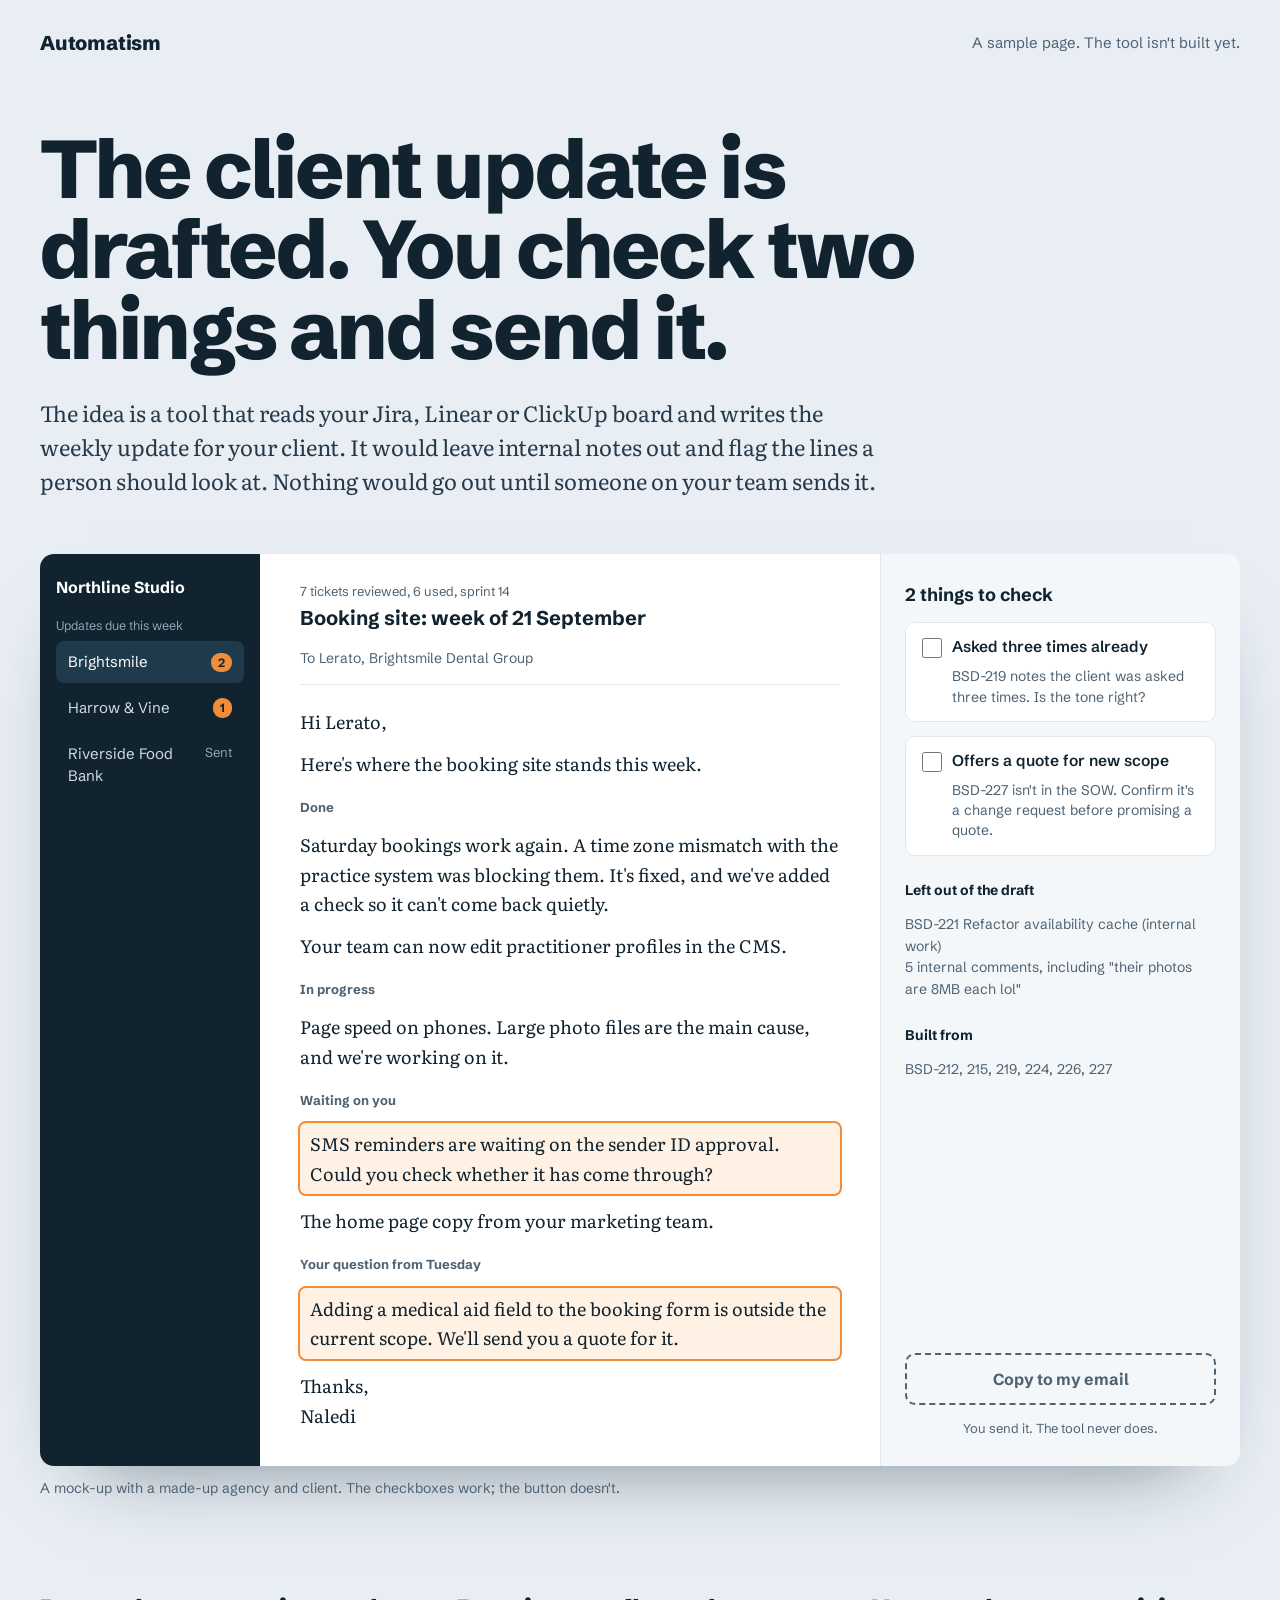
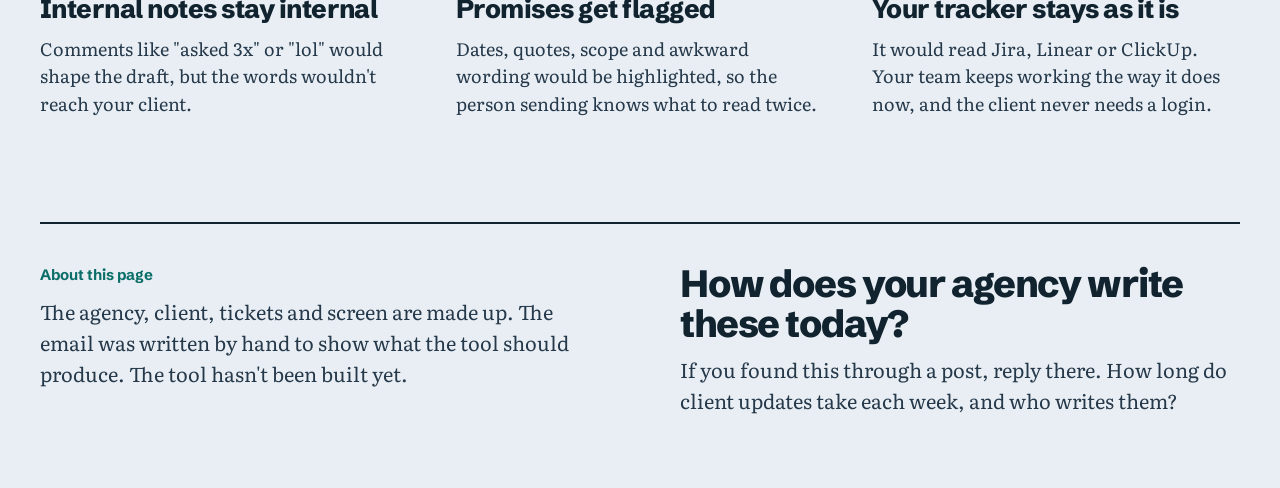
==== index.html @ 00d9443d "Client update demo page Co-Authored-By: Claude Opus 5.5 <noreply@anthropic.com> Claude-Session: http" ====
<!doctype html>
<html lang="en">
<head>
<meta charset="utf-8">
<meta name="viewport" content="width=device-width, initial-scale=1">
<title>Client updates, drafted</title>
<meta name="description" content="A sample of a tool that drafts weekly client updates from an agency's Jira, Linear or ClickUp board. A person checks and sends each one. The tool isn't built yet.">
<link rel="preconnect" href="https://fonts.googleapis.com">
<link rel="preconnect" href="https://fonts.gstatic.com" crossorigin>
<link href="https://fonts.googleapis.com/css2?family=Schibsted+Grotesk:wght@400;500;600;700;800&family=Literata:opsz,wght@7..72,400;7..72,500&display=swap" rel="stylesheet">
<style>
:root {
  --ground: #e8eef4;
  --ink: #10232f;
  --body: #26394a;
  --muted: #4d6273;
  --panel: #ffffff;
  --side: #f4f7fa;
  --line: #e1e7ed;
  --rail: #10232f;
  --rail-ink: #cfdbe4;
  --rail-muted: #8fa6b6;
  --rail-on: #1f3a4b;
  --teal: #0b6e69;
  --flag: #f28c38;
  --flag-bg: #fff1e3;
  --sans: "Schibsted Grotesk", system-ui, sans-serif;
  --serif: "Literata", Georgia, serif;
}
@media (prefers-color-scheme: dark) {
  :root:not([data-theme="light"]) {
    --ground: #0d1a23; --ink: #e6edf2; --body: #c3d0da; --muted: #93a6b5;
    --panel: #15242f; --side: #192b37; --line: #263a48; --rail: #081219;
    --rail-on: #1b3140; --teal: #3fb3aa; --flag-bg: #3a2718;
  }
}
*, *::before, *::after { box-sizing: border-box; }
html { -webkit-text-size-adjust: 100%; }
body { margin: 0; background: var(--ground); color: var(--ink); font-family: var(--sans); font-size: 17px; line-height: 1.45; }
:focus-visible { outline: 3px solid var(--teal); outline-offset: 2px; }
.wrap { max-width: 1280px; margin: 0 auto; padding: 0 16px; }
@media (min-width: 720px) { .wrap { padding: 0 40px; } }

.top { display: flex; justify-content: space-between; align-items: center; gap: 16px; padding: 28px 0 0; font-size: 15px; }
.brand { font-weight: 800; font-size: 20px; letter-spacing: -0.01em; }
.top span:last-child { color: var(--muted); text-align: right; }

.hero { padding: 72px 0 0; max-width: 980px; }
h1 { margin: 0; font-size: clamp(40px, 6.4vw, 84px); line-height: 0.98; font-weight: 800; letter-spacing: -0.035em; }
.lede { margin: 26px 0 0; font-family: var(--serif); font-size: clamp(19px, 2vw, 22px); line-height: 1.55; max-width: 38em; color: var(--body); }

.desk {
  margin-top: 56px; background: var(--panel); border-radius: 14px; overflow: hidden;
  box-shadow: 0 40px 80px -50px rgba(16, 35, 47, 0.6);
  display: grid; grid-template-columns: 220px minmax(0, 1fr) 360px;
}
.rail { background: var(--rail); color: var(--rail-ink); padding: 22px 16px; font-size: 15px; }
.rail .studio { font-weight: 700; color: #fff; font-size: 16px; margin-bottom: 18px; }
.rail .label { font-size: 12.5px; color: var(--rail-muted); margin-bottom: 6px; }
.rail ul { list-style: none; margin: 0; padding: 0; display: flex; flex-direction: column; gap: 4px; }
.rail li { border-radius: 8px; padding: 10px 12px; display: flex; justify-content: space-between; gap: 8px; }
.rail li.on { background: var(--rail-on); color: #fff; }
.count { background: var(--flag); color: #10232f; font-weight: 700; font-size: 12px; border-radius: 9px; padding: 1px 7px; align-self: center; }
.sent { color: var(--rail-muted); font-size: 13px; }

.draft { padding: 28px 40px 36px; min-width: 0; }
.draft-head { display: flex; justify-content: space-between; align-items: flex-end; gap: 16px; flex-wrap: wrap; padding-bottom: 16px; border-bottom: 1px solid var(--line); }
.draft-head small { display: block; font-size: 13px; color: var(--muted); }
.draft-head .subject { font-size: 20px; margin: 2px 0 0; letter-spacing: 0; }
.sr { position: absolute; width: 1px; height: 1px; overflow: hidden; clip: rect(0 0 0 0); white-space: nowrap; }
.draft-head .to { font-size: 14px; color: var(--muted); }
.email { font-family: var(--serif); font-size: 18px; line-height: 1.65; padding-top: 22px; display: flex; flex-direction: column; gap: 12px; color: var(--ink); }
.email p { margin: 0; }
.email h3 { font-family: var(--sans); font-size: 13px; font-weight: 700; color: var(--muted); margin: 6px 0 0; }
.flagged { background: var(--flag-bg); border-radius: 6px; padding: 6px 10px; margin: 0 -10px; outline: 2px solid var(--flag); }

.checks { background: var(--side); border-left: 1px solid var(--line); padding: 28px 24px; display: flex; flex-direction: column; gap: 14px; }
.checks h2 { font-size: 18px; margin: 0; }
.check { background: var(--panel); border: 1px solid var(--line); border-radius: 10px; padding: 14px 16px; }
.check label { display: flex; gap: 10px; align-items: flex-start; font-size: 15.5px; font-weight: 600; line-height: 1.35; cursor: pointer; }
.check input { width: 20px; height: 20px; margin: 1px 0 0; flex-shrink: 0; accent-color: var(--teal); }
.check p { font-size: 14px; color: var(--muted); margin: 8px 0 0 30px; line-height: 1.45; }
.checks h3 { font-size: 14px; margin: 10px 0 0; }
.checks .meta { font-size: 14px; color: var(--muted); line-height: 1.55; margin: 0; }
.spacer { flex-grow: 1; }
.copy { font: 700 16px var(--sans); background: transparent; color: var(--muted); border: 2px dashed var(--muted); border-radius: 10px; min-height: 52px; }
.copy-note { font-size: 13px; color: var(--muted); text-align: center; margin: 0; }
.caption { font-size: 14px; color: var(--muted); margin: 12px 0 0; }

.points { display: grid; grid-template-columns: repeat(3, minmax(0, 1fr)); gap: 48px; padding: 96px 0 0; }
.points h2 { font-size: 26px; font-weight: 800; letter-spacing: -0.02em; line-height: 1.15; margin: 0; }
.points p { font-family: var(--serif); font-size: 18px; line-height: 1.55; color: var(--body); margin: 10px 0 0; }

.close { margin-top: 104px; border-top: 2px solid var(--ink); padding: 40px 0 72px; display: grid; grid-template-columns: repeat(2, minmax(0, 1fr)); gap: 80px; }
.close .kicker { font-size: 15px; font-weight: 700; color: var(--teal); }
.close p { font-family: var(--serif); font-size: 20px; line-height: 1.55; margin: 10px 0 0; color: var(--body); }
.close h2 { font-size: clamp(30px, 3.4vw, 38px); font-weight: 800; letter-spacing: -0.03em; line-height: 1.05; margin: 0; }

@media (max-width: 1100px) {
  .desk { grid-template-columns: minmax(0, 1fr) 320px; }
  .rail { display: none; }
}
@media (max-width: 820px) {
  .desk { grid-template-columns: minmax(0, 1fr); }
  .checks { border-left: 0; border-top: 1px solid var(--line); }
  .draft { padding: 22px 18px 28px; }
  .points, .close { grid-template-columns: minmax(0, 1fr); gap: 36px; }
  .hero { padding-top: 48px; }
}
@media (max-width: 480px) {
  .top span:last-child { font-size: 13px; }
}
</style>
</head>
<body>
<div class="wrap">
  <header class="top"><span class="brand">Automatism</span><span>A sample page. The tool isn't built yet.</span></header>
  <main>

  <section class="hero">
    <h1>The client update is drafted. You check two things and send it.</h1>
    <p class="lede">The idea is a tool that reads your Jira, Linear or ClickUp board and writes the weekly update for your client. It would leave internal notes out and flag the lines a person should look at. Nothing would go out until someone on your team sends it.</p>
  </section>

  <section class="desk" aria-label="Sample review screen">
    <div class="rail">
      <div class="studio">Northline Studio</div>
      <div class="label">Updates due this week</div>
      <ul>
        <li class="on"><span>Brightsmile</span><span class="count" aria-label="2 things to check">2</span></li>
        <li><span>Harrow &amp; Vine</span><span class="count" aria-label="1 thing to check">1</span></li>
        <li><span>Riverside Food Bank</span><span class="sent">Sent</span></li>
      </ul>
    </div>

    <article class="draft">
      <div class="draft-head">
        <div><small>7 tickets reviewed, 6 used, sprint 14</small><h2 class="subject">Booking site: week of 21 September</h2></div>
        <div class="to">To Lerato, Brightsmile Dental Group</div>
      </div>
      <div class="email">
        <p>Hi Lerato,</p>
        <p>Here's where the booking site stands this week.</p>
        <h3>Done</h3>
        <p>Saturday bookings work again. A time zone mismatch with the practice system was blocking them. It's fixed, and we've added a check so it can't come back quietly.</p>
        <p>Your team can now edit practitioner profiles in the CMS.</p>
        <h3>In progress</h3>
        <p>Page speed on phones. Large photo files are the main cause, and we're working on it.</p>
        <h3>Waiting on you</h3>
        <p class="flagged" aria-describedby="chk1"><span class="sr">Flagged: </span>SMS reminders are waiting on the sender ID approval. Could you check whether it has come through?</p>
        <p>The home page copy from your marketing team.</p>
        <h3>Your question from Tuesday</h3>
        <p class="flagged" aria-describedby="chk2"><span class="sr">Flagged: </span>Adding a medical aid field to the booking form is outside the current scope. We'll send you a quote for it.</p>
        <p>Thanks,<br>Naledi</p>
      </div>
    </article>

    <aside class="checks" aria-label="Things to check before sending">
      <h2>2 things to check</h2>
      <div class="check">
        <label><input type="checkbox" aria-describedby="chk1">Asked three times already</label>
        <p id="chk1">BSD-219 notes the client was asked three times. Is the tone right?</p>
      </div>
      <div class="check">
        <label><input type="checkbox" aria-describedby="chk2">Offers a quote for new scope</label>
        <p id="chk2">BSD-227 isn't in the SOW. Confirm it's a change request before promising a quote.</p>
      </div>
      <h3>Left out of the draft</h3>
      <p class="meta">BSD-221 Refactor availability cache (internal work)<br>5 internal comments, including "their photos are 8MB each lol"</p>
      <h3>Built from</h3>
      <p class="meta">BSD-212, 215, 219, 224, 226, 227</p>
      <div class="spacer"></div>
      <button class="copy" type="button" disabled>Copy to my email</button>
      <p class="copy-note">You send it. The tool never does.</p>
    </aside>
  </section>
  <p class="caption">A mock-up with a made-up agency and client. The checkboxes work; the button doesn't.</p>

  <section class="points">
    <div>
      <h2>Internal notes stay internal</h2>
      <p>Comments like "asked 3x" or "lol" would shape the draft, but the words wouldn't reach your client.</p>
    </div>
    <div>
      <h2>Promises get flagged</h2>
      <p>Dates, quotes, scope and awkward wording would be highlighted, so the person sending knows what to read twice.</p>
    </div>
    <div>
      <h2>Your tracker stays as it is</h2>
      <p>It would read Jira, Linear or ClickUp. Your team keeps working the way it does now, and the client never needs a login.</p>
    </div>
  </section>

  <section class="close">
    <div>
      <div class="kicker">About this page</div>
      <p>The agency, client, tickets and screen are made up. The email was written by hand to show what the tool should produce. The tool hasn't been built yet.</p>
    </div>
    <div>
      <h2>How does your agency write these today?</h2>
      <p>If you found this through a post, reply there. How long do client updates take each week, and who writes them?</p>
    </div>
  </section>
  </main>
</div>
</body>
</html>
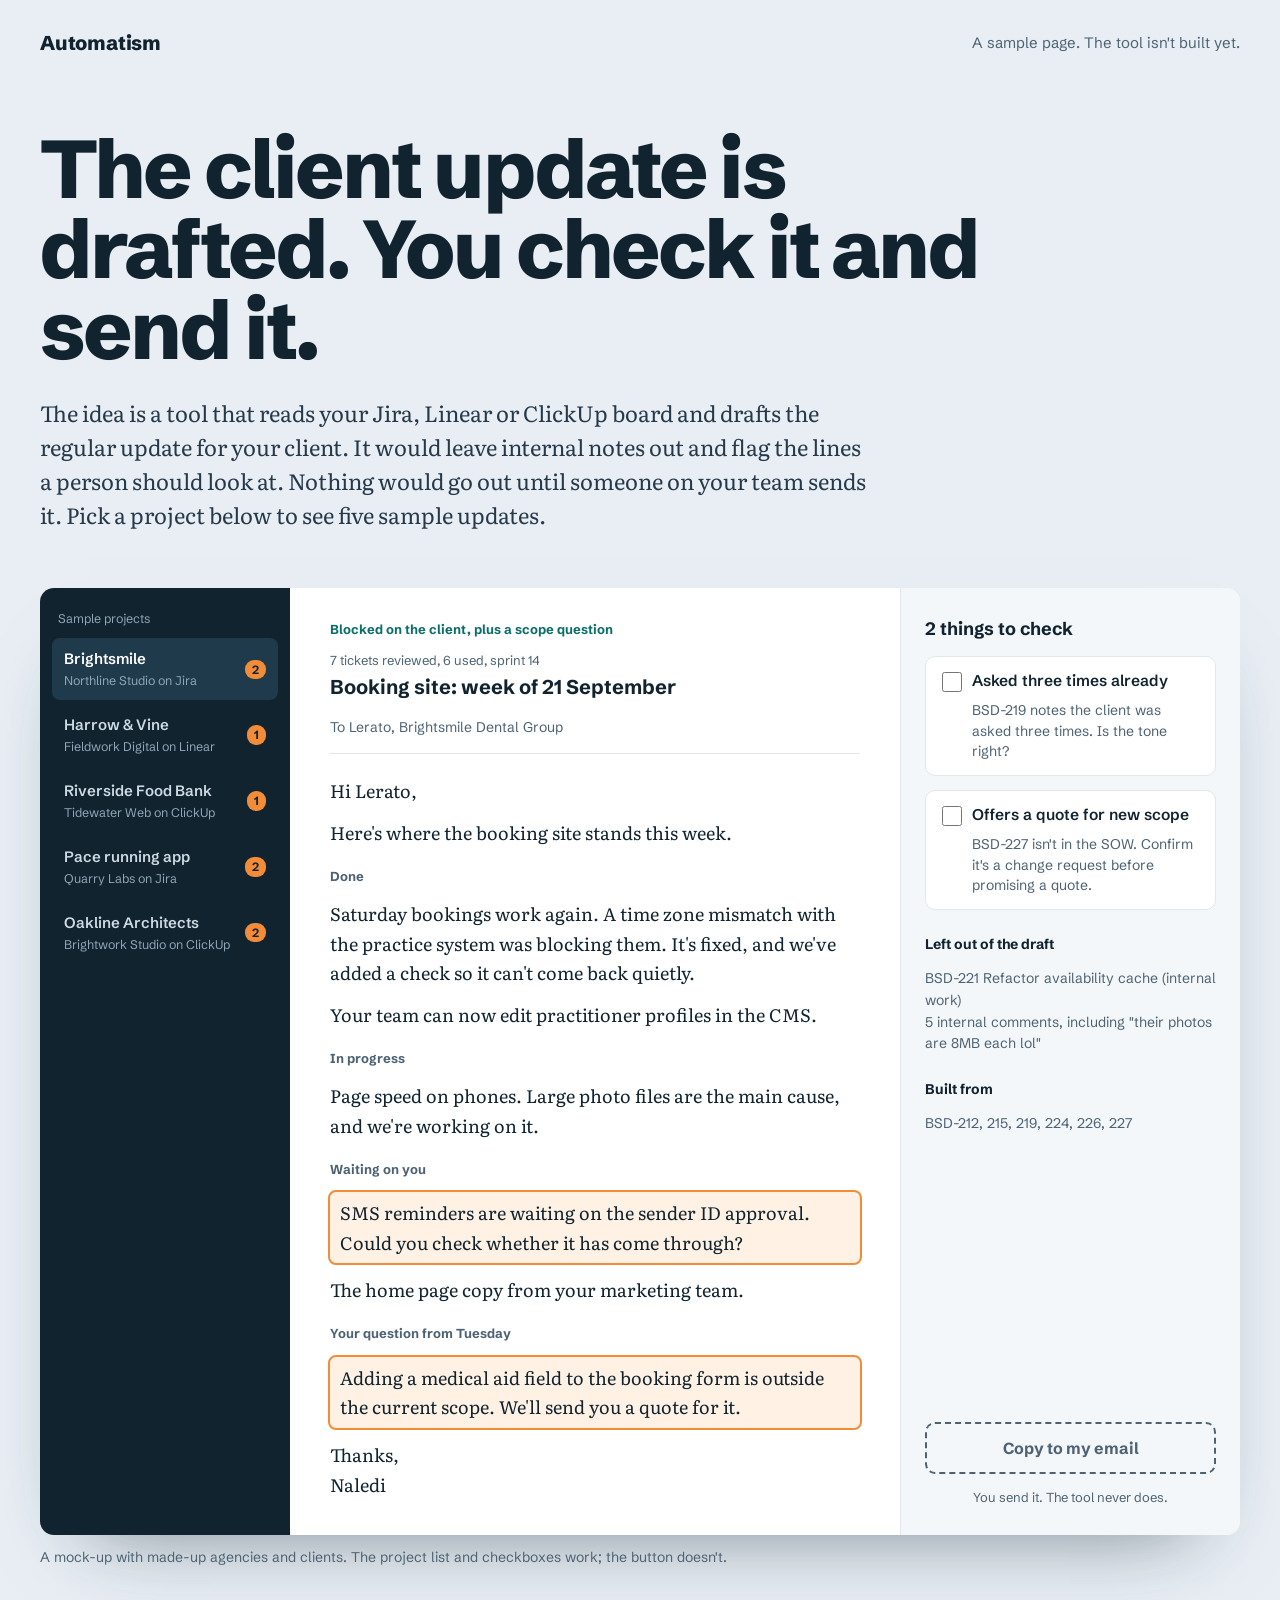
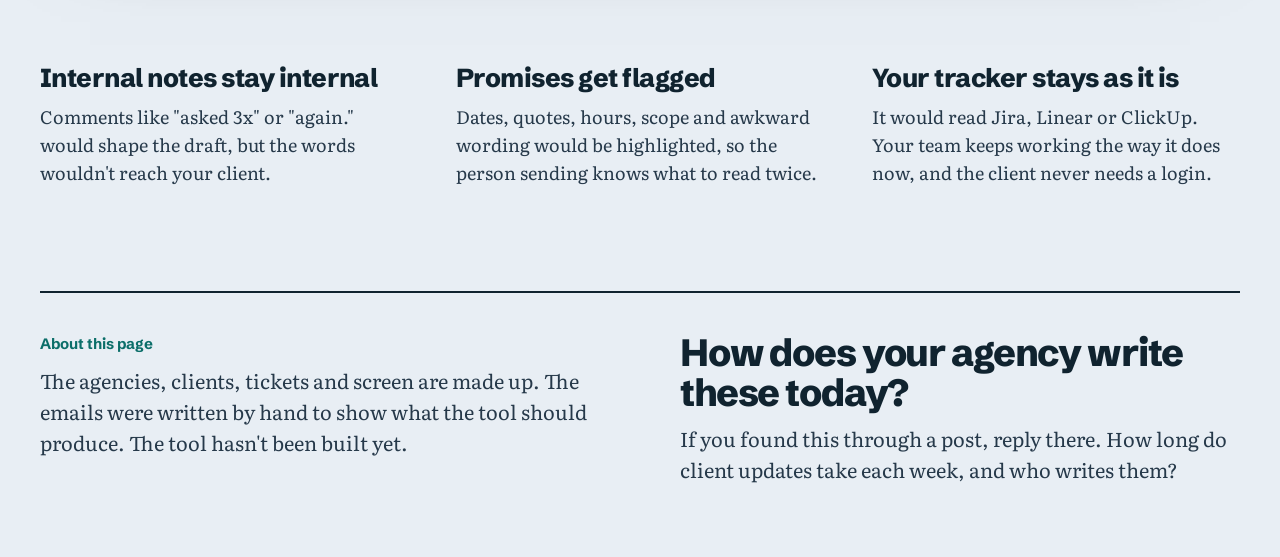
==== commit b0b3034c: "Five sample client updates Co-Authored-By: Claude Opus 5.5 <noreply@anthropic.com> Claude-Session: h" ====
--- a/index.html
+++ b/index.html
@@ -4,7 +4,7 @@
 <meta charset="utf-8">
 <meta name="viewport" content="width=device-width, initial-scale=1">
 <title>Client updates, drafted</title>
-<meta name="description" content="A sample of a tool that drafts weekly client updates from an agency's Jira, Linear or ClickUp board. A person checks and sends each one. The tool isn't built yet.">
+<meta name="description" content="Five samples of a tool that drafts weekly client updates from an agency's Jira, Linear or ClickUp board. A person checks and sends each one. The tool isn't built yet.">
 <link rel="preconnect" href="https://fonts.googleapis.com">
 <link rel="preconnect" href="https://fonts.gstatic.com" crossorigin>
 <link href="https://fonts.googleapis.com/css2?family=Schibsted+Grotesk:wght@400;500;600;700;800&family=Literata:opsz,wght@7..72,400;7..72,500&display=swap" rel="stylesheet">
@@ -40,6 +40,7 @@
 :focus-visible { outline: 3px solid var(--teal); outline-offset: 2px; }
 .wrap { max-width: 1280px; margin: 0 auto; padding: 0 16px; }
 @media (min-width: 720px) { .wrap { padding: 0 40px; } }
+.sr { position: absolute; width: 1px; height: 1px; overflow: hidden; clip: rect(0 0 0 0); white-space: nowrap; }
 
 .top { display: flex; justify-content: space-between; align-items: center; gap: 16px; padding: 28px 0 0; font-size: 15px; }
 .brand { font-weight: 800; font-size: 20px; letter-spacing: -0.01em; }
@@ -52,22 +53,26 @@
 .desk {
   margin-top: 56px; background: var(--panel); border-radius: 14px; overflow: hidden;
   box-shadow: 0 40px 80px -50px rgba(16, 35, 47, 0.6);
-  display: grid; grid-template-columns: 220px minmax(0, 1fr) 360px;
-}
-.rail { background: var(--rail); color: var(--rail-ink); padding: 22px 16px; font-size: 15px; }
-.rail .studio { font-weight: 700; color: #fff; font-size: 16px; margin-bottom: 18px; }
-.rail .label { font-size: 12.5px; color: var(--rail-muted); margin-bottom: 6px; }
+  display: grid; grid-template-columns: 250px minmax(0, 1fr) 340px;
+}
+.rail { background: var(--rail); color: var(--rail-ink); padding: 22px 12px; font-size: 15px; }
+.rail .label { font-size: 12.5px; color: var(--rail-muted); margin: 0 6px 10px; }
 .rail ul { list-style: none; margin: 0; padding: 0; display: flex; flex-direction: column; gap: 4px; }
-.rail li { border-radius: 8px; padding: 10px 12px; display: flex; justify-content: space-between; gap: 8px; }
-.rail li.on { background: var(--rail-on); color: #fff; }
-.count { background: var(--flag); color: #10232f; font-weight: 700; font-size: 12px; border-radius: 9px; padding: 1px 7px; align-self: center; }
-.sent { color: var(--rail-muted); font-size: 13px; }
+.rail button {
+  width: 100%; text-align: left; font: inherit; color: inherit; background: none; border: 0; cursor: pointer;
+  border-radius: 8px; padding: 10px 12px; display: grid; grid-template-columns: 1fr auto; gap: 2px 8px; min-height: 44px;
+}
+.rail button:hover { background: rgba(255, 255, 255, 0.05); }
+.rail button[aria-pressed="true"] { background: var(--rail-on); color: #fff; }
+.rail .name { font-weight: 600; }
+.rail .who { grid-column: 1; font-size: 12.5px; color: var(--rail-muted); }
+.count { grid-row: 1 / span 2; grid-column: 2; align-self: center; background: var(--flag); color: #10232f; font-weight: 700; font-size: 12px; border-radius: 9px; padding: 1px 7px; }
 
 .draft { padding: 28px 40px 36px; min-width: 0; }
+.case { display: inline-block; font-size: 13px; font-weight: 700; color: var(--teal); margin-bottom: 12px; }
 .draft-head { display: flex; justify-content: space-between; align-items: flex-end; gap: 16px; flex-wrap: wrap; padding-bottom: 16px; border-bottom: 1px solid var(--line); }
 .draft-head small { display: block; font-size: 13px; color: var(--muted); }
-.draft-head .subject { font-size: 20px; margin: 2px 0 0; letter-spacing: 0; }
-.sr { position: absolute; width: 1px; height: 1px; overflow: hidden; clip: rect(0 0 0 0); white-space: nowrap; }
+.draft-head .subject { font-size: 20px; margin: 2px 0 0; }
 .draft-head .to { font-size: 14px; color: var(--muted); }
 .email { font-family: var(--serif); font-size: 18px; line-height: 1.65; padding-top: 22px; display: flex; flex-direction: column; gap: 12px; color: var(--ink); }
 .email p { margin: 0; }
@@ -98,7 +103,11 @@
 
 @media (max-width: 1100px) {
   .desk { grid-template-columns: minmax(0, 1fr) 320px; }
-  .rail { display: none; }
+  .rail { grid-column: 1 / -1; padding: 12px; }
+  .rail .label { display: none; }
+  .rail ul { flex-direction: row; overflow-x: auto; scrollbar-width: thin; scrollbar-color: var(--rail-muted) transparent; padding-bottom: 4px; }
+  .rail li { flex-shrink: 0; }
+  .rail button { width: auto; }
 }
 @media (max-width: 820px) {
   .desk { grid-template-columns: minmax(0, 1fr); }
@@ -118,72 +127,49 @@
   <main>
 
   <section class="hero">
-    <h1>The client update is drafted. You check two things and send it.</h1>
-    <p class="lede">The idea is a tool that reads your Jira, Linear or ClickUp board and writes the weekly update for your client. It would leave internal notes out and flag the lines a person should look at. Nothing would go out until someone on your team sends it.</p>
+    <h1>The client update is drafted. You check it and send it.</h1>
+    <p class="lede">The idea is a tool that reads your Jira, Linear or ClickUp board and drafts the regular update for your client. It would leave internal notes out and flag the lines a person should look at. Nothing would go out until someone on your team sends it. Pick a project below to see five sample updates.</p>
   </section>
 
   <section class="desk" aria-label="Sample review screen">
     <div class="rail">
-      <div class="studio">Northline Studio</div>
-      <div class="label">Updates due this week</div>
-      <ul>
-        <li class="on"><span>Brightsmile</span><span class="count" aria-label="2 things to check">2</span></li>
-        <li><span>Harrow &amp; Vine</span><span class="count" aria-label="1 thing to check">1</span></li>
-        <li><span>Riverside Food Bank</span><span class="sent">Sent</span></li>
-      </ul>
+      <div class="label">Sample projects</div>
+      <ul id="projects"></ul>
     </div>
 
     <article class="draft">
+      <p class="sr" id="status" aria-live="polite"></p>
+      <span class="case" id="case"></span>
       <div class="draft-head">
-        <div><small>7 tickets reviewed, 6 used, sprint 14</small><h2 class="subject">Booking site: week of 21 September</h2></div>
-        <div class="to">To Lerato, Brightsmile Dental Group</div>
+        <div><small id="source"></small><h2 class="subject" id="subject"></h2></div>
+        <div class="to" id="to"></div>
       </div>
-      <div class="email">
-        <p>Hi Lerato,</p>
-        <p>Here's where the booking site stands this week.</p>
-        <h3>Done</h3>
-        <p>Saturday bookings work again. A time zone mismatch with the practice system was blocking them. It's fixed, and we've added a check so it can't come back quietly.</p>
-        <p>Your team can now edit practitioner profiles in the CMS.</p>
-        <h3>In progress</h3>
-        <p>Page speed on phones. Large photo files are the main cause, and we're working on it.</p>
-        <h3>Waiting on you</h3>
-        <p class="flagged" aria-describedby="chk1"><span class="sr">Flagged: </span>SMS reminders are waiting on the sender ID approval. Could you check whether it has come through?</p>
-        <p>The home page copy from your marketing team.</p>
-        <h3>Your question from Tuesday</h3>
-        <p class="flagged" aria-describedby="chk2"><span class="sr">Flagged: </span>Adding a medical aid field to the booking form is outside the current scope. We'll send you a quote for it.</p>
-        <p>Thanks,<br>Naledi</p>
-      </div>
+      <div class="email" id="email"></div>
     </article>
 
     <aside class="checks" aria-label="Things to check before sending">
-      <h2>2 things to check</h2>
-      <div class="check">
-        <label><input type="checkbox" aria-describedby="chk1">Asked three times already</label>
-        <p id="chk1">BSD-219 notes the client was asked three times. Is the tone right?</p>
-      </div>
-      <div class="check">
-        <label><input type="checkbox" aria-describedby="chk2">Offers a quote for new scope</label>
-        <p id="chk2">BSD-227 isn't in the SOW. Confirm it's a change request before promising a quote.</p>
-      </div>
+      <h2 id="check-title"></h2>
+      <div id="check-list" style="display: flex; flex-direction: column; gap: 14px"></div>
       <h3>Left out of the draft</h3>
-      <p class="meta">BSD-221 Refactor availability cache (internal work)<br>5 internal comments, including "their photos are 8MB each lol"</p>
+      <p class="meta" id="left-out"></p>
       <h3>Built from</h3>
-      <p class="meta">BSD-212, 215, 219, 224, 226, 227</p>
+      <p class="meta" id="built-from"></p>
       <div class="spacer"></div>
       <button class="copy" type="button" disabled>Copy to my email</button>
       <p class="copy-note">You send it. The tool never does.</p>
     </aside>
   </section>
-  <p class="caption">A mock-up with a made-up agency and client. The checkboxes work; the button doesn't.</p>
+  <p class="caption">A mock-up with made-up agencies and clients. The project list and checkboxes work; the button doesn't.</p>
+  <noscript><p class="caption">The project switcher needs JavaScript.</p></noscript>
 
   <section class="points">
     <div>
       <h2>Internal notes stay internal</h2>
-      <p>Comments like "asked 3x" or "lol" would shape the draft, but the words wouldn't reach your client.</p>
+      <p>Comments like "asked 3x" or "again." would shape the draft, but the words wouldn't reach your client.</p>
     </div>
     <div>
       <h2>Promises get flagged</h2>
-      <p>Dates, quotes, scope and awkward wording would be highlighted, so the person sending knows what to read twice.</p>
+      <p>Dates, quotes, hours, scope and awkward wording would be highlighted, so the person sending knows what to read twice.</p>
     </div>
     <div>
       <h2>Your tracker stays as it is</h2>
@@ -194,7 +180,7 @@
   <section class="close">
     <div>
       <div class="kicker">About this page</div>
-      <p>The agency, client, tickets and screen are made up. The email was written by hand to show what the tool should produce. The tool hasn't been built yet.</p>
+      <p>The agencies, clients, tickets and screen are made up. The emails were written by hand to show what the tool should produce. The tool hasn't been built yet.</p>
     </div>
     <div>
       <h2>How does your agency write these today?</h2>
@@ -203,5 +189,185 @@
   </section>
   </main>
 </div>
+<script>
+// Each project: one made-up week. Flag numbers in the email match the checks list.
+var PROJECTS = [
+  {
+    name: "Brightsmile", who: "Northline Studio on Jira",
+    kase: "Blocked on the client, plus a scope question",
+    source: "7 tickets reviewed, 6 used, sprint 14",
+    subject: "Booking site: week of 21 September",
+    to: "To Lerato, Brightsmile Dental Group",
+    email: [
+      ["p", "Hi Lerato,"],
+      ["p", "Here's where the booking site stands this week."],
+      ["h", "Done"],
+      ["p", "Saturday bookings work again. A time zone mismatch with the practice system was blocking them. It's fixed, and we've added a check so it can't come back quietly."],
+      ["p", "Your team can now edit practitioner profiles in the CMS."],
+      ["h", "In progress"],
+      ["p", "Page speed on phones. Large photo files are the main cause, and we're working on it."],
+      ["h", "Waiting on you"],
+      ["f1", "SMS reminders are waiting on the sender ID approval. Could you check whether it has come through?"],
+      ["p", "The home page copy from your marketing team."],
+      ["h", "Your question from Tuesday"],
+      ["f2", "Adding a medical aid field to the booking form is outside the current scope. We'll send you a quote for it."],
+      ["p", "Thanks,<br>Naledi"]
+    ],
+    checks: [
+      ["Asked three times already", "BSD-219 notes the client was asked three times. Is the tone right?"],
+      ["Offers a quote for new scope", "BSD-227 isn't in the SOW. Confirm it's a change request before promising a quote."]
+    ],
+    leftOut: "BSD-221 Refactor availability cache (internal work)<br>5 internal comments, including \"their photos are 8MB each lol\"",
+    builtFrom: "BSD-212, 215, 219, 224, 226, 227"
+  },
+  {
+    name: "Harrow & Vine", who: "Fieldwork Digital on Linear",
+    kase: "A supplier problem the client has to chase",
+    source: "6 issues reviewed, 5 used, cycle 31",
+    subject: "Store update: cycle ending 25 September",
+    to: "To Tom, Harrow & Vine",
+    email: [
+      ["p", "Hi Tom,"],
+      ["p", "A short one this fortnight."],
+      ["h", "Done"],
+      ["p", "Apple Pay works at checkout again. The age check was getting in its way."],
+      ["h", "In progress"],
+      ["p", "Moving your product reviews across. About 60% are in, and we're fixing duplicates on products that come in several sizes."],
+      ["p", "The subscription box page is built and in review."],
+      ["h", "Needs a decision"],
+      ["f1", "The nightly stock sync stopped because the warehouse changed the layout of its stock file. Could you ask them to keep the old column names, or send us the new layout so we can match it?"],
+      ["h", "Taken off our list"],
+      ["p", "Abandoned-cart emails, since your team is handling those now."],
+      ["p", "Cheers,<br>Sam"]
+    ],
+    checks: [
+      ["Mentions the client's supplier", "HV-97's note blames the warehouse. Keep the wording neutral."]
+    ],
+    leftOut: "HV-95 Theme upgrade (internal work)<br>4 internal comments, including \"warehouse renamed columns without telling anyone. again.\"",
+    builtFrom: "HV-88, 91, 93, 97, 98"
+  },
+  {
+    name: "Riverside Food Bank", who: "Tidewater Web on ClickUp",
+    kase: "Extra hours that need sign-off",
+    source: "5 tasks reviewed, 4 used, September",
+    subject: "Website: September update",
+    to: "To Priya, Riverside Food Bank",
+    email: [
+      ["p", "Hi Priya,"],
+      ["p", "Here's the September round-up."],
+      ["h", "Done"],
+      ["p", "Donors can now choose to give monthly on the donation form."],
+      ["h", "In progress"],
+      ["p", "Volunteer sign-ups going straight into your Google Sheet. Some merged cells in the sheet are getting in the way, and we'll suggest a fix."],
+      ["p", "Accessibility fixes from the audit: 14 of 22 done."],
+      ["h", "Needs your sign-off"],
+      ["f1", "The events calendar plugin doesn't work with your theme. We can build a simple calendar instead, which adds hours. We'll send an estimate for you to approve."],
+      ["p", "Best,<br>Jordan"]
+    ],
+    checks: [
+      ["Extra hours need approval", "RFB-21 needs sign-off. Have the estimate ready before this goes out."]
+    ],
+    leftOut: "RFB-22 Rotate staging passwords (internal work)<br>2 internal comments, including \"sheet has merged cells, API hates it\"",
+    builtFrom: "RFB-14, 17, 18, 21"
+  },
+  {
+    name: "Pace running app", who: "Quarry Labs on Jira",
+    kase: "Bad news: the release date slips",
+    source: "5 tickets reviewed, 4 used, release 2.3",
+    subject: "App release 2.3: launch date moves",
+    to: "To Ayesha, Pace",
+    email: [
+      ["p", "Hi Ayesha,"],
+      ["f1", "The 2.3 release won't make 3 October. Here's why, and what happens next."],
+      ["h", "What happened"],
+      ["p", "Apple's review turned down the build because the app asks for location before explaining why it needs it."],
+      ["h", "What we're doing"],
+      ["f2", "We're adding a short screen that explains location use before the permission prompt. We can resubmit on Monday at the earliest, and Apple's review takes 1 to 3 days after that, so 3 October is out."],
+      ["p", "We'll confirm the new launch date once Apple approves the build."],
+      ["h", "Also in this release"],
+      ["p", "Route sharing is done. We've also found a crash on some Android phones when the GPS signal drops, and a fix is in review."],
+      ["p", "Thanks,<br>Chris"]
+    ],
+    checks: [
+      ["Leads with a missed date", "The launch slips. Check the tone, and whether this deserves a call first."],
+      ["Gives a resubmission day", "PACE-301's note says Monday at the earliest and 1 to 3 days for review. Confirm the team can hit Monday."]
+    ],
+    leftOut: "PACE-310 Migrate CI to new runners (internal work)<br>3 internal comments, including \"launch on 3 Oct not happening\"",
+    builtFrom: "PACE-298, 301, 305, 307"
+  },
+  {
+    name: "Oakline Architects", who: "Brightwork Studio on ClickUp",
+    kase: "Monthly retainer report with hours used",
+    source: "5 tasks reviewed, 4 used, September retainer",
+    subject: "Website support: September",
+    to: "To Grace, Oakline Architects",
+    email: [
+      ["p", "Hi Grace,"],
+      ["f1", "We used 8 of your 10 support hours this month. Here's what they went on."],
+      ["h", "Done"],
+      ["p", "The contact form should get far less spam now."],
+      ["p", "Three new project case studies are live."],
+      ["p", "The team page shows your new hires."],
+      ["h", "In progress"],
+      ["f1", "The project gallery is slow because it loads all 140 images at once. We're fixing that, and the remaining work will come out of October's hours."],
+      ["h", "One small ask"],
+      ["f2", "Next time, could you send photos as separate files rather than inside a Word document? It saves us time, and your hours."],
+      ["p", "Thanks,<br>Lindiwe"]
+    ],
+    checks: [
+      ["Hours used and carried over", "8 of 10 comes from ClickUp's time tracking, and the gallery work moves into October. Confirm both against the timesheet and the retainer."],
+      ["Asks the client to change a habit", "OAK-42's note says \"again\". Keep the ask friendly."]
+    ],
+    leftOut: "OAK-46 Refactor gallery template (internal, not billed)<br>3 internal comments, including \"client sent photos in a Word doc again\"",
+    builtFrom: "OAK-41, 42, 44, 45"
+  }
+];
+
+(function () {
+  var list = document.getElementById("projects");
+  var buttons = [];
+
+  function show(i, announce) {
+    var p = PROJECTS[i];
+    buttons.forEach(function (b, j) { b.setAttribute("aria-pressed", j === i ? "true" : "false"); });
+    document.getElementById("case").textContent = p.kase;
+    document.getElementById("source").textContent = p.source;
+    document.getElementById("subject").textContent = p.subject;
+    document.getElementById("to").textContent = p.to;
+    document.getElementById("email").innerHTML = p.email.map(function (row) {
+      var kind = row[0], text = row[1];
+      if (kind === "h") return "<h3>" + text + "</h3>";
+      if (kind === "p") return "<p>" + text + "</p>";
+      var n = kind.slice(1);
+      return '<p class="flagged" aria-describedby="chk' + n + '"><span class="sr">Flag ' + n + ': </span>' + text + "</p>";
+    }).join("");
+    var c = p.checks.length;
+    document.getElementById("check-title").textContent = c + (c === 1 ? " thing" : " things") + " to check";
+    document.getElementById("check-list").innerHTML = p.checks.map(function (ch, j) {
+      return '<div class="check"><label><input type="checkbox" aria-describedby="chk' + (j + 1) + '">' + ch[0] +
+        '</label><p id="chk' + (j + 1) + '">' + ch[1] + "</p></div>";
+    }).join("");
+    document.getElementById("left-out").innerHTML = p.leftOut;
+    document.getElementById("built-from").textContent = p.builtFrom;
+    if (announce) document.getElementById("status").textContent = "Showing " + p.name + ", " + c + " to check";
+  }
+
+  PROJECTS.forEach(function (p, i) {
+    var li = document.createElement("li");
+    var b = document.createElement("button");
+    b.type = "button";
+    b.innerHTML = '<span class="name"></span><span class="count"></span><span class="who"></span>';
+    b.querySelector(".name").textContent = p.name;
+    b.querySelector(".who").textContent = p.who;
+    b.querySelector(".count").textContent = p.checks.length;
+    b.querySelector(".count").setAttribute("aria-label", p.checks.length + " to check");
+    b.addEventListener("click", function () { show(i, true); });
+    li.appendChild(b);
+    list.appendChild(li);
+    buttons.push(b);
+  });
+  show(0);
+})();
+</script>
 </body>
 </html>
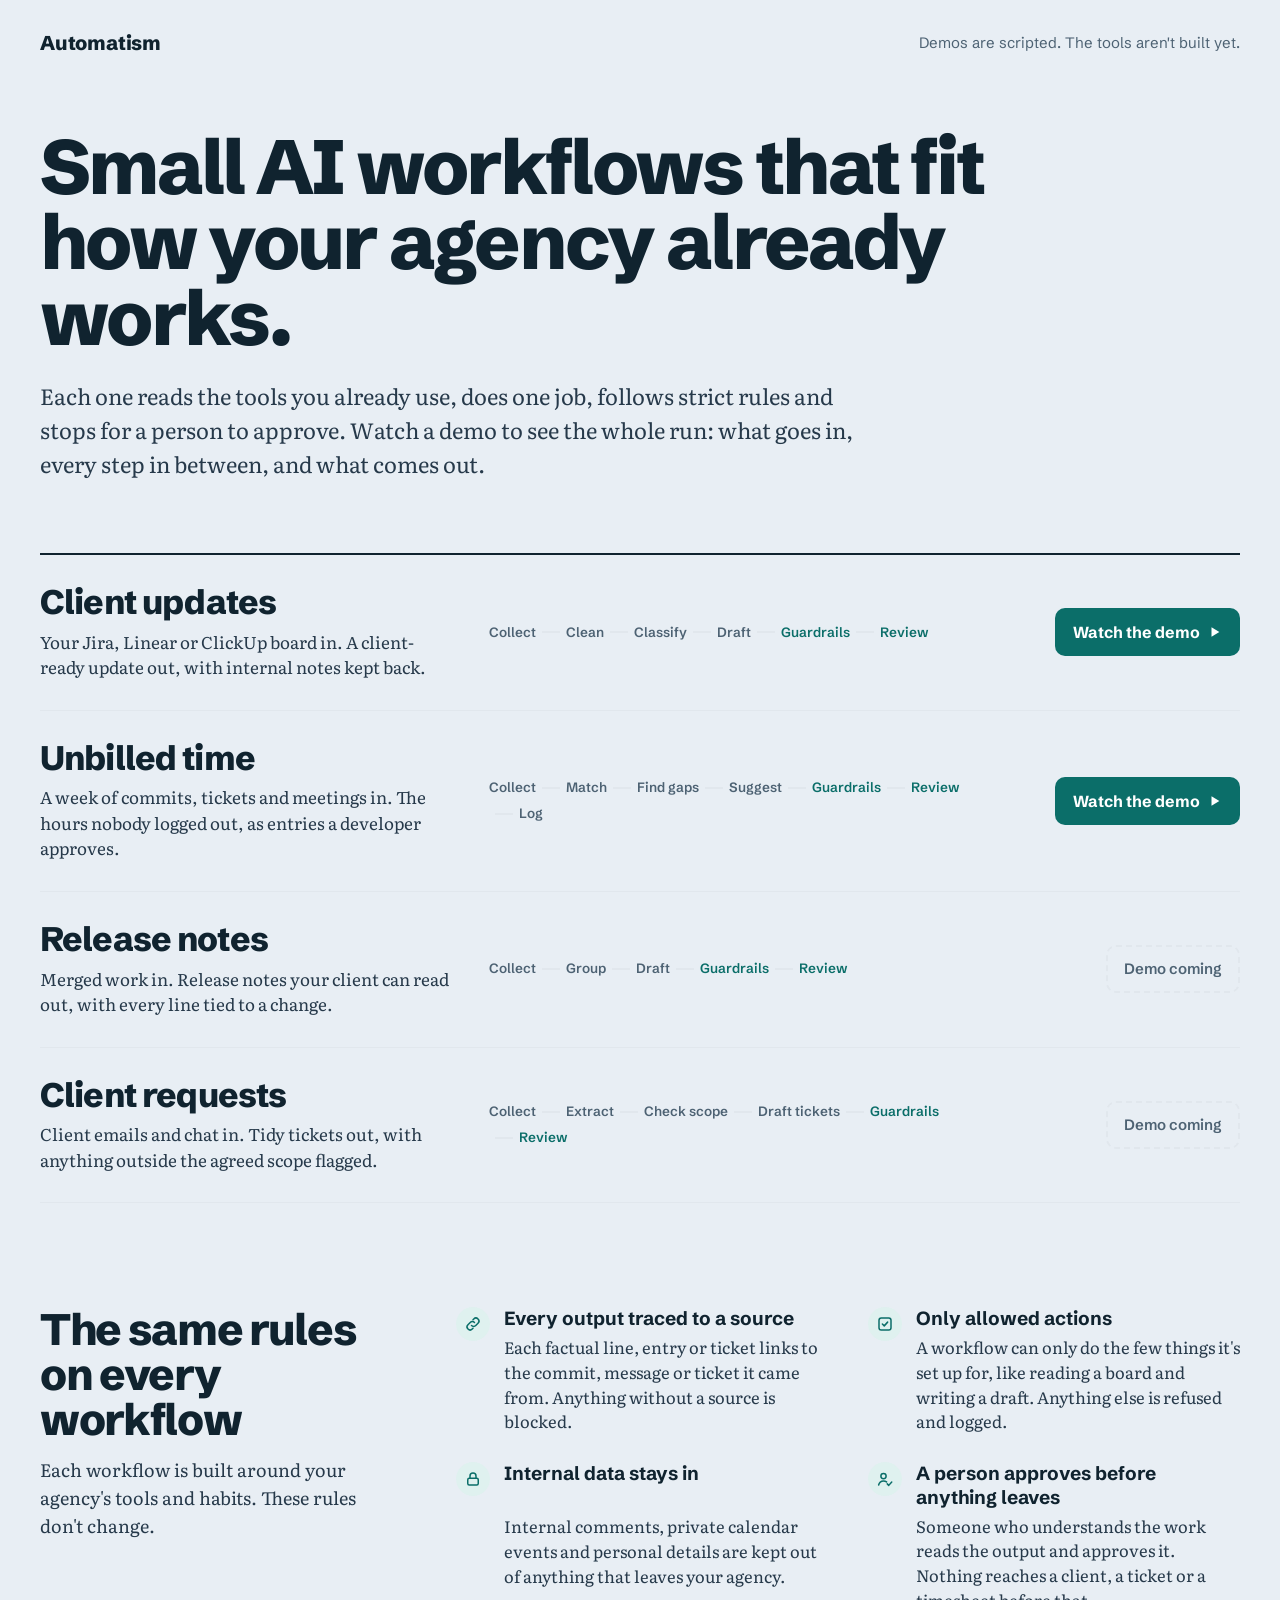
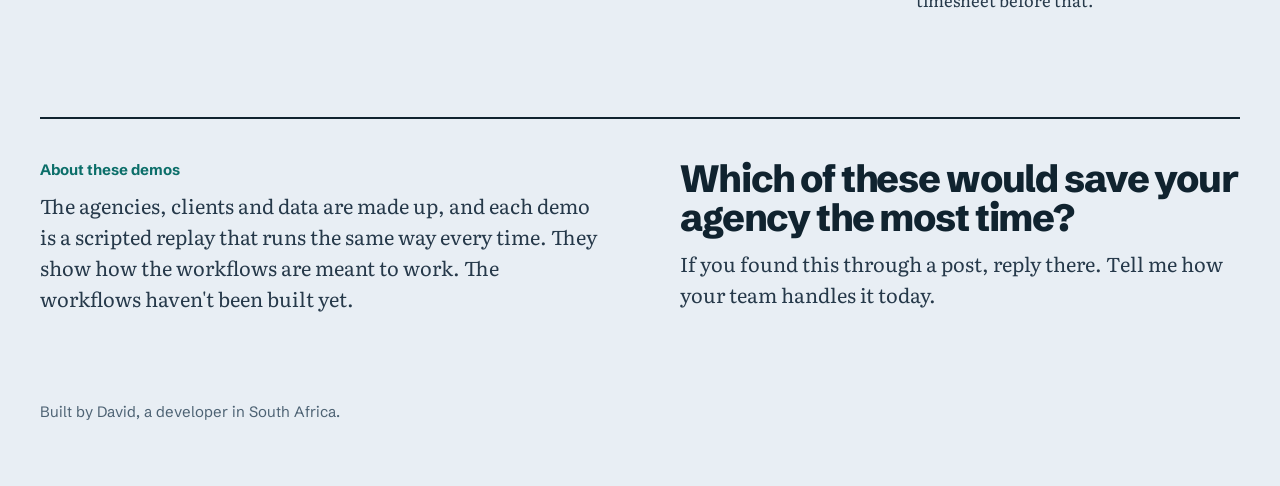
==== commit d6e1fcb0: "Animated pipeline demos: client updates and unbilled time, plus hub Co-Authored-By: Claude Opus 5.5 " ====
--- a/index.html
+++ b/index.html
@@ -3,371 +3,105 @@
 <head>
 <meta charset="utf-8">
 <meta name="viewport" content="width=device-width, initial-scale=1">
-<title>Client updates, drafted</title>
-<meta name="description" content="Five samples of a tool that drafts weekly client updates from an agency's Jira, Linear or ClickUp board. A person checks and sends each one. The tool isn't built yet.">
+<title>Automatism: AI workflows for agencies</title>
+<meta name="description" content="Small AI workflows for web and software agencies. Each reads the tools you already use, does one job, follows strict rules and waits for a person to approve. Watch scripted demos; the tools aren't built yet.">
 <link rel="preconnect" href="https://fonts.googleapis.com">
 <link rel="preconnect" href="https://fonts.gstatic.com" crossorigin>
 <link href="https://fonts.googleapis.com/css2?family=Schibsted+Grotesk:wght@400;500;600;700;800&family=Literata:opsz,wght@7..72,400;7..72,500&display=swap" rel="stylesheet">
+<link rel="stylesheet" href="assets/site.css">
 <style>
-:root {
-  --ground: #e8eef4;
-  --ink: #10232f;
-  --body: #26394a;
-  --muted: #4d6273;
-  --panel: #ffffff;
-  --side: #f4f7fa;
-  --line: #e1e7ed;
-  --rail: #10232f;
-  --rail-ink: #cfdbe4;
-  --rail-muted: #8fa6b6;
-  --rail-on: #1f3a4b;
-  --teal: #0b6e69;
-  --flag: #f28c38;
-  --flag-bg: #fff1e3;
-  --sans: "Schibsted Grotesk", system-ui, sans-serif;
-  --serif: "Literata", Georgia, serif;
+.hero { padding: 72px 0 0; max-width: 1000px; }
+.jobs { margin: 72px 0 0; padding: 0; list-style: none; border-top: 2px solid var(--ink); }
+.job { display: grid; grid-template-columns: minmax(0, 1.1fr) minmax(0, 1.4fr) 190px; gap: 16px 40px; align-items: center; padding: 30px 0; border-bottom: 1px solid var(--line); }
+.job h2 { margin: 0; font-size: clamp(26px, 3vw, 34px); font-weight: 800; letter-spacing: -0.025em; line-height: 1.05; }
+.job .io { margin: 8px 0 0; font-family: var(--serif); font-size: 17px; line-height: 1.5; color: var(--body); }
+.flow { list-style: none; margin: 0; padding: 0; display: flex; align-items: center; flex-wrap: wrap; gap: 6px 0; font-size: 13.5px; font-weight: 600; color: var(--muted); }
+.flow li { display: flex; align-items: center; }
+.flow li + li::before { content: ""; width: 18px; height: 2px; background: var(--line); margin: 0 6px; }
+.flow .g { color: var(--teal); }
+.job .go { justify-self: end; font: 700 16px var(--sans); text-decoration: none; border-radius: 10px; min-height: 48px; padding: 0 18px; display: inline-flex; align-items: center; gap: 8px; background: var(--teal); color: #fff; }
+.job .go:hover { filter: brightness(0.92); }
+.job .go svg { width: 14px; height: 14px; }
+.job .soon { justify-self: end; font-size: 15px; font-weight: 600; color: var(--muted); border: 2px dashed var(--line); border-radius: 10px; min-height: 48px; padding: 0 16px; display: inline-flex; align-items: center; }
+.rules { margin-top: 104px; display: grid; grid-template-columns: 360px minmax(0, 1fr); gap: 56px; }
+.rules h2 { margin: 0; font-size: clamp(32px, 3.6vw, 44px); font-weight: 800; letter-spacing: -0.03em; line-height: 1.02; }
+.rules > div > p { font-family: var(--serif); font-size: 18px; line-height: 1.55; color: var(--body); margin: 14px 0 0; }
+.rules ul { list-style: none; margin: 0; padding: 0; display: grid; grid-template-columns: repeat(2, minmax(0, 1fr)); gap: 28px 40px; }
+.rules li { display: grid; grid-template-columns: 34px 1fr; gap: 4px 14px; }
+.rules .ic { grid-row: 1 / span 2; width: 34px; height: 34px; border-radius: 50%; background: var(--teal-soft); color: var(--teal); display: flex; align-items: center; justify-content: center; }
+.rules .ic svg { width: 18px; height: 18px; }
+.rules b { font-size: 19px; line-height: 1.25; }
+.rules span.d { font-family: var(--serif); font-size: 16.5px; line-height: 1.5; color: var(--body); }
+.top .note { color: var(--muted); text-align: right; }
+@media (max-width: 980px) {
+  .job { grid-template-columns: minmax(0, 1fr); }
+  .job .go, .job .soon { justify-self: start; }
+  .rules { grid-template-columns: minmax(0, 1fr); gap: 32px; }
 }
-@media (prefers-color-scheme: dark) {
-  :root:not([data-theme="light"]) {
-    --ground: #0d1a23; --ink: #e6edf2; --body: #c3d0da; --muted: #93a6b5;
-    --panel: #15242f; --side: #192b37; --line: #263a48; --rail: #081219;
-    --rail-on: #1b3140; --teal: #3fb3aa; --flag-bg: #3a2718;
-  }
-}
-*, *::before, *::after { box-sizing: border-box; }
-html { -webkit-text-size-adjust: 100%; }
-body { margin: 0; background: var(--ground); color: var(--ink); font-family: var(--sans); font-size: 17px; line-height: 1.45; }
-:focus-visible { outline: 3px solid var(--teal); outline-offset: 2px; }
-.wrap { max-width: 1280px; margin: 0 auto; padding: 0 16px; }
-@media (min-width: 720px) { .wrap { padding: 0 40px; } }
-.sr { position: absolute; width: 1px; height: 1px; overflow: hidden; clip: rect(0 0 0 0); white-space: nowrap; }
-
-.top { display: flex; justify-content: space-between; align-items: center; gap: 16px; padding: 28px 0 0; font-size: 15px; }
-.brand { font-weight: 800; font-size: 20px; letter-spacing: -0.01em; }
-.top span:last-child { color: var(--muted); text-align: right; }
-
-.hero { padding: 72px 0 0; max-width: 980px; }
-h1 { margin: 0; font-size: clamp(40px, 6.4vw, 84px); line-height: 0.98; font-weight: 800; letter-spacing: -0.035em; }
-.lede { margin: 26px 0 0; font-family: var(--serif); font-size: clamp(19px, 2vw, 22px); line-height: 1.55; max-width: 38em; color: var(--body); }
-
-.desk {
-  margin-top: 56px; background: var(--panel); border-radius: 14px; overflow: hidden;
-  box-shadow: 0 40px 80px -50px rgba(16, 35, 47, 0.6);
-  display: grid; grid-template-columns: 250px minmax(0, 1fr) 340px;
-}
-.rail { background: var(--rail); color: var(--rail-ink); padding: 22px 12px; font-size: 15px; }
-.rail .label { font-size: 12.5px; color: var(--rail-muted); margin: 0 6px 10px; }
-.rail ul { list-style: none; margin: 0; padding: 0; display: flex; flex-direction: column; gap: 4px; }
-.rail button {
-  width: 100%; text-align: left; font: inherit; color: inherit; background: none; border: 0; cursor: pointer;
-  border-radius: 8px; padding: 10px 12px; display: grid; grid-template-columns: 1fr auto; gap: 2px 8px; min-height: 44px;
-}
-.rail button:hover { background: rgba(255, 255, 255, 0.05); }
-.rail button[aria-pressed="true"] { background: var(--rail-on); color: #fff; }
-.rail .name { font-weight: 600; }
-.rail .who { grid-column: 1; font-size: 12.5px; color: var(--rail-muted); }
-.count { grid-row: 1 / span 2; grid-column: 2; align-self: center; background: var(--flag); color: #10232f; font-weight: 700; font-size: 12px; border-radius: 9px; padding: 1px 7px; }
-
-.draft { padding: 28px 40px 36px; min-width: 0; }
-.case { display: inline-block; font-size: 13px; font-weight: 700; color: var(--teal); margin-bottom: 12px; }
-.draft-head { display: flex; justify-content: space-between; align-items: flex-end; gap: 16px; flex-wrap: wrap; padding-bottom: 16px; border-bottom: 1px solid var(--line); }
-.draft-head small { display: block; font-size: 13px; color: var(--muted); }
-.draft-head .subject { font-size: 20px; margin: 2px 0 0; }
-.draft-head .to { font-size: 14px; color: var(--muted); }
-.email { font-family: var(--serif); font-size: 18px; line-height: 1.65; padding-top: 22px; display: flex; flex-direction: column; gap: 12px; color: var(--ink); }
-.email p { margin: 0; }
-.email h3 { font-family: var(--sans); font-size: 13px; font-weight: 700; color: var(--muted); margin: 6px 0 0; }
-.flagged { background: var(--flag-bg); border-radius: 6px; padding: 6px 10px; margin: 0 -10px; outline: 2px solid var(--flag); }
-
-.checks { background: var(--side); border-left: 1px solid var(--line); padding: 28px 24px; display: flex; flex-direction: column; gap: 14px; }
-.checks h2 { font-size: 18px; margin: 0; }
-.check { background: var(--panel); border: 1px solid var(--line); border-radius: 10px; padding: 14px 16px; }
-.check label { display: flex; gap: 10px; align-items: flex-start; font-size: 15.5px; font-weight: 600; line-height: 1.35; cursor: pointer; }
-.check input { width: 20px; height: 20px; margin: 1px 0 0; flex-shrink: 0; accent-color: var(--teal); }
-.check p { font-size: 14px; color: var(--muted); margin: 8px 0 0 30px; line-height: 1.45; }
-.checks h3 { font-size: 14px; margin: 10px 0 0; }
-.checks .meta { font-size: 14px; color: var(--muted); line-height: 1.55; margin: 0; }
-.spacer { flex-grow: 1; }
-.copy { font: 700 16px var(--sans); background: transparent; color: var(--muted); border: 2px dashed var(--muted); border-radius: 10px; min-height: 52px; }
-.copy-note { font-size: 13px; color: var(--muted); text-align: center; margin: 0; }
-.caption { font-size: 14px; color: var(--muted); margin: 12px 0 0; }
-
-.points { display: grid; grid-template-columns: repeat(3, minmax(0, 1fr)); gap: 48px; padding: 96px 0 0; }
-.points h2 { font-size: 26px; font-weight: 800; letter-spacing: -0.02em; line-height: 1.15; margin: 0; }
-.points p { font-family: var(--serif); font-size: 18px; line-height: 1.55; color: var(--body); margin: 10px 0 0; }
-
-.close { margin-top: 104px; border-top: 2px solid var(--ink); padding: 40px 0 72px; display: grid; grid-template-columns: repeat(2, minmax(0, 1fr)); gap: 80px; }
-.close .kicker { font-size: 15px; font-weight: 700; color: var(--teal); }
-.close p { font-family: var(--serif); font-size: 20px; line-height: 1.55; margin: 10px 0 0; color: var(--body); }
-.close h2 { font-size: clamp(30px, 3.4vw, 38px); font-weight: 800; letter-spacing: -0.03em; line-height: 1.05; margin: 0; }
-
-@media (max-width: 1100px) {
-  .desk { grid-template-columns: minmax(0, 1fr) 320px; }
-  .rail { grid-column: 1 / -1; padding: 12px; }
-  .rail .label { display: none; }
-  .rail ul { flex-direction: row; overflow-x: auto; scrollbar-width: thin; scrollbar-color: var(--rail-muted) transparent; padding-bottom: 4px; }
-  .rail li { flex-shrink: 0; }
-  .rail button { width: auto; }
-}
-@media (max-width: 820px) {
-  .desk { grid-template-columns: minmax(0, 1fr); }
-  .checks { border-left: 0; border-top: 1px solid var(--line); }
-  .draft { padding: 22px 18px 28px; }
-  .points, .close { grid-template-columns: minmax(0, 1fr); gap: 36px; }
+@media (max-width: 620px) {
+  .rules ul { grid-template-columns: minmax(0, 1fr); }
   .hero { padding-top: 48px; }
-}
-@media (max-width: 480px) {
-  .top span:last-child { font-size: 13px; }
+  .top .note { font-size: 13px; }
 }
 </style>
 </head>
 <body>
 <div class="wrap">
-  <header class="top"><span class="brand">Automatism</span><span>A sample page. The tool isn't built yet.</span></header>
+  <header class="top"><a class="brand" href="./">Automatism</a><span class="note">Demos are scripted. The tools aren't built yet.</span></header>
   <main>
+    <section class="hero">
+      <h1>Small AI workflows that fit how your agency already works.</h1>
+      <p class="lede">Each one reads the tools you already use, does one job, follows strict rules and stops for a person to approve. Watch a demo to see the whole run: what goes in, every step in between, and what comes out.</p>
+    </section>
 
-  <section class="hero">
-    <h1>The client update is drafted. You check it and send it.</h1>
-    <p class="lede">The idea is a tool that reads your Jira, Linear or ClickUp board and drafts the regular update for your client. It would leave internal notes out and flag the lines a person should look at. Nothing would go out until someone on your team sends it. Pick a project below to see five sample updates.</p>
-  </section>
+    <ul class="jobs">
+      <li class="job">
+        <div><h2>Client updates</h2><p class="io">Your Jira, Linear or ClickUp board in. A client-ready update out, with internal notes kept back.</p></div>
+        <ol class="flow" aria-label="Steps"><li>Collect</li><li>Clean</li><li>Classify</li><li>Draft</li><li class="g">Guardrails</li><li class="g">Review</li></ol>
+        <a class="go" href="client-updates/">Watch the demo <svg viewBox="0 0 16 16" fill="currentColor" aria-hidden="true"><path d="M4 2.5v11l9-5.5z"/></svg></a>
+      </li>
+      <li class="job">
+        <div><h2>Unbilled time</h2><p class="io">A week of commits, tickets and meetings in. The hours nobody logged out, as entries a developer approves.</p></div>
+        <ol class="flow" aria-label="Steps"><li>Collect</li><li>Match</li><li>Find gaps</li><li>Suggest</li><li class="g">Guardrails</li><li class="g">Review</li><li>Log</li></ol>
+        <a class="go" href="unbilled-time/">Watch the demo <svg viewBox="0 0 16 16" fill="currentColor" aria-hidden="true"><path d="M4 2.5v11l9-5.5z"/></svg></a>
+      </li>
+      <li class="job">
+        <div><h2>Release notes</h2><p class="io">Merged work in. Release notes your client can read out, with every line tied to a change.</p></div>
+        <ol class="flow" aria-label="Steps"><li>Collect</li><li>Group</li><li>Draft</li><li class="g">Guardrails</li><li class="g">Review</li></ol>
+        <span class="soon">Demo coming</span>
+      </li>
+      <li class="job">
+        <div><h2>Client requests</h2><p class="io">Client emails and chat in. Tidy tickets out, with anything outside the agreed scope flagged.</p></div>
+        <ol class="flow" aria-label="Steps"><li>Collect</li><li>Extract</li><li>Check scope</li><li>Draft tickets</li><li class="g">Guardrails</li><li class="g">Review</li></ol>
+        <span class="soon">Demo coming</span>
+      </li>
+    </ul>
 
-  <section class="desk" aria-label="Sample review screen">
-    <div class="rail">
-      <div class="label">Sample projects</div>
-      <ul id="projects"></ul>
-    </div>
+    <section class="rules">
+      <div>
+        <h2>The same rules on every workflow</h2>
+        <p>Each workflow is built around your agency's tools and habits. These rules don't change.</p>
+      </div>
+      <ul>
+        <li><span class="ic"><svg viewBox="0 0 24 24" fill="none" stroke="currentColor" stroke-width="2" stroke-linecap="round" stroke-linejoin="round" aria-hidden="true"><path d="M10 14a4 4 0 0 0 5.7 0l3-3a4 4 0 0 0-5.7-5.7l-1 1"/><path d="M14 10a4 4 0 0 0-5.7 0l-3 3a4 4 0 0 0 5.7 5.7l1-1"/></svg></span><b>Every output traced to a source</b><span class="d">Each factual line, entry or ticket links to the commit, message or ticket it came from. Anything without a source is blocked.</span></li>
+        <li><span class="ic"><svg viewBox="0 0 24 24" fill="none" stroke="currentColor" stroke-width="2" stroke-linecap="round" stroke-linejoin="round" aria-hidden="true"><rect x="4" y="4" width="16" height="16" rx="3"/><path d="M8.5 12l2.5 2.5 4.5-5"/></svg></span><b>Only allowed actions</b><span class="d">A workflow can only do the few things it's set up for, like reading a board and writing a draft. Anything else is refused and logged.</span></li>
+        <li><span class="ic"><svg viewBox="0 0 24 24" fill="none" stroke="currentColor" stroke-width="2" stroke-linecap="round" aria-hidden="true"><rect x="5" y="11" width="14" height="9" rx="2"/><path d="M8 11V8a4 4 0 0 1 8 0v3"/></svg></span><b>Internal data stays in</b><span class="d">Internal comments, private calendar events and personal details are kept out of anything that leaves your agency.</span></li>
+        <li><span class="ic"><svg viewBox="0 0 24 24" fill="none" stroke="currentColor" stroke-width="2" stroke-linecap="round" stroke-linejoin="round" aria-hidden="true"><circle cx="10" cy="8" r="3.5"/><path d="M3.5 20c.8-3.6 3.4-5.5 6.5-5.5 1.6 0 3 .5 4.1 1.4"/><path d="M15 18.5l2 2 4-4.5"/></svg></span><b>A person approves before anything leaves</b><span class="d">Someone who understands the work reads the output and approves it. Nothing reaches a client, a ticket or a timesheet before that.</span></li>
+      </ul>
+    </section>
 
-    <article class="draft">
-      <p class="sr" id="status" aria-live="polite"></p>
-      <span class="case" id="case"></span>
-      <div class="draft-head">
-        <div><small id="source"></small><h2 class="subject" id="subject"></h2></div>
-        <div class="to" id="to"></div>
+    <section class="close">
+      <div>
+        <div class="kicker">About these demos</div>
+        <p>The agencies, clients and data are made up, and each demo is a scripted replay that runs the same way every time. They show how the workflows are meant to work. The workflows haven't been built yet.</p>
       </div>
-      <div class="email" id="email"></div>
-    </article>
-
-    <aside class="checks" aria-label="Things to check before sending">
-      <h2 id="check-title"></h2>
-      <div id="check-list" style="display: flex; flex-direction: column; gap: 14px"></div>
-      <h3>Left out of the draft</h3>
-      <p class="meta" id="left-out"></p>
-      <h3>Built from</h3>
-      <p class="meta" id="built-from"></p>
-      <div class="spacer"></div>
-      <button class="copy" type="button" disabled>Copy to my email</button>
-      <p class="copy-note">You send it. The tool never does.</p>
-    </aside>
-  </section>
-  <p class="caption">A mock-up with made-up agencies and clients. The project list and checkboxes work; the button doesn't.</p>
-  <noscript><p class="caption">The project switcher needs JavaScript.</p></noscript>
-
-  <section class="points">
-    <div>
-      <h2>Internal notes stay internal</h2>
-      <p>Comments like "asked 3x" or "again." would shape the draft, but the words wouldn't reach your client.</p>
-    </div>
-    <div>
-      <h2>Promises get flagged</h2>
-      <p>Dates, quotes, hours, scope and awkward wording would be highlighted, so the person sending knows what to read twice.</p>
-    </div>
-    <div>
-      <h2>Your tracker stays as it is</h2>
-      <p>It would read Jira, Linear or ClickUp. Your team keeps working the way it does now, and the client never needs a login.</p>
-    </div>
-  </section>
-
-  <section class="close">
-    <div>
-      <div class="kicker">About this page</div>
-      <p>The agencies, clients, tickets and screen are made up. The emails were written by hand to show what the tool should produce. The tool hasn't been built yet.</p>
-    </div>
-    <div>
-      <h2>How does your agency write these today?</h2>
-      <p>If you found this through a post, reply there. How long do client updates take each week, and who writes them?</p>
-    </div>
-  </section>
+      <div>
+        <h2>Which of these would save your agency the most time?</h2>
+        <p>If you found this through a post, reply there. Tell me how your team handles it today.</p>
+      </div>
+    </section>
+    <p class="byline">Built by David, a developer in South Africa.</p>
   </main>
 </div>
-<script>
-// Each project: one made-up week. Flag numbers in the email match the checks list.
-var PROJECTS = [
-  {
-    name: "Brightsmile", who: "Northline Studio on Jira",
-    kase: "Blocked on the client, plus a scope question",
-    source: "7 tickets reviewed, 6 used, sprint 14",
-    subject: "Booking site: week of 21 September",
-    to: "To Lerato, Brightsmile Dental Group",
-    email: [
-      ["p", "Hi Lerato,"],
-      ["p", "Here's where the booking site stands this week."],
-      ["h", "Done"],
-      ["p", "Saturday bookings work again. A time zone mismatch with the practice system was blocking them. It's fixed, and we've added a check so it can't come back quietly."],
-      ["p", "Your team can now edit practitioner profiles in the CMS."],
-      ["h", "In progress"],
-      ["p", "Page speed on phones. Large photo files are the main cause, and we're working on it."],
-      ["h", "Waiting on you"],
-      ["f1", "SMS reminders are waiting on the sender ID approval. Could you check whether it has come through?"],
-      ["p", "The home page copy from your marketing team."],
-      ["h", "Your question from Tuesday"],
-      ["f2", "Adding a medical aid field to the booking form is outside the current scope. We'll send you a quote for it."],
-      ["p", "Thanks,<br>Naledi"]
-    ],
-    checks: [
-      ["Asked three times already", "BSD-219 notes the client was asked three times. Is the tone right?"],
-      ["Offers a quote for new scope", "BSD-227 isn't in the SOW. Confirm it's a change request before promising a quote."]
-    ],
-    leftOut: "BSD-221 Refactor availability cache (internal work)<br>5 internal comments, including \"their photos are 8MB each lol\"",
-    builtFrom: "BSD-212, 215, 219, 224, 226, 227"
-  },
-  {
-    name: "Harrow & Vine", who: "Fieldwork Digital on Linear",
-    kase: "A supplier problem the client has to chase",
-    source: "6 issues reviewed, 5 used, cycle 31",
-    subject: "Store update: cycle ending 25 September",
-    to: "To Tom, Harrow & Vine",
-    email: [
-      ["p", "Hi Tom,"],
-      ["p", "A short one this fortnight."],
-      ["h", "Done"],
-      ["p", "Apple Pay works at checkout again. The age check was getting in its way."],
-      ["h", "In progress"],
-      ["p", "Moving your product reviews across. About 60% are in, and we're fixing duplicates on products that come in several sizes."],
-      ["p", "The subscription box page is built and in review."],
-      ["h", "Needs a decision"],
-      ["f1", "The nightly stock sync stopped because the warehouse changed the layout of its stock file. Could you ask them to keep the old column names, or send us the new layout so we can match it?"],
-      ["h", "Taken off our list"],
-      ["p", "Abandoned-cart emails, since your team is handling those now."],
-      ["p", "Cheers,<br>Sam"]
-    ],
-    checks: [
-      ["Mentions the client's supplier", "HV-97's note blames the warehouse. Keep the wording neutral."]
-    ],
-    leftOut: "HV-95 Theme upgrade (internal work)<br>4 internal comments, including \"warehouse renamed columns without telling anyone. again.\"",
-    builtFrom: "HV-88, 91, 93, 97, 98"
-  },
-  {
-    name: "Riverside Food Bank", who: "Tidewater Web on ClickUp",
-    kase: "Extra hours that need sign-off",
-    source: "5 tasks reviewed, 4 used, September",
-    subject: "Website: September update",
-    to: "To Priya, Riverside Food Bank",
-    email: [
-      ["p", "Hi Priya,"],
-      ["p", "Here's the September round-up."],
-      ["h", "Done"],
-      ["p", "Donors can now choose to give monthly on the donation form."],
-      ["h", "In progress"],
-      ["p", "Volunteer sign-ups going straight into your Google Sheet. Some merged cells in the sheet are getting in the way, and we'll suggest a fix."],
-      ["p", "Accessibility fixes from the audit: 14 of 22 done."],
-      ["h", "Needs your sign-off"],
-      ["f1", "The events calendar plugin doesn't work with your theme. We can build a simple calendar instead, which adds hours. We'll send an estimate for you to approve."],
-      ["p", "Best,<br>Jordan"]
-    ],
-    checks: [
-      ["Extra hours need approval", "RFB-21 needs sign-off. Have the estimate ready before this goes out."]
-    ],
-    leftOut: "RFB-22 Rotate staging passwords (internal work)<br>2 internal comments, including \"sheet has merged cells, API hates it\"",
-    builtFrom: "RFB-14, 17, 18, 21"
-  },
-  {
-    name: "Pace running app", who: "Quarry Labs on Jira",
-    kase: "Bad news: the release date slips",
-    source: "5 tickets reviewed, 4 used, release 2.3",
-    subject: "App release 2.3: launch date moves",
-    to: "To Ayesha, Pace",
-    email: [
-      ["p", "Hi Ayesha,"],
-      ["f1", "The 2.3 release won't make 3 October. Here's why, and what happens next."],
-      ["h", "What happened"],
-      ["p", "Apple's review turned down the build because the app asks for location before explaining why it needs it."],
-      ["h", "What we're doing"],
-      ["f2", "We're adding a short screen that explains location use before the permission prompt. We can resubmit on Monday at the earliest, and Apple's review takes 1 to 3 days after that, so 3 October is out."],
-      ["p", "We'll confirm the new launch date once Apple approves the build."],
-      ["h", "Also in this release"],
-      ["p", "Route sharing is done. We've also found a crash on some Android phones when the GPS signal drops, and a fix is in review."],
-      ["p", "Thanks,<br>Chris"]
-    ],
-    checks: [
-      ["Leads with a missed date", "The launch slips. Check the tone, and whether this deserves a call first."],
-      ["Gives a resubmission day", "PACE-301's note says Monday at the earliest and 1 to 3 days for review. Confirm the team can hit Monday."]
-    ],
-    leftOut: "PACE-310 Migrate CI to new runners (internal work)<br>3 internal comments, including \"launch on 3 Oct not happening\"",
-    builtFrom: "PACE-298, 301, 305, 307"
-  },
-  {
-    name: "Oakline Architects", who: "Brightwork Studio on ClickUp",
-    kase: "Monthly retainer report with hours used",
-    source: "5 tasks reviewed, 4 used, September retainer",
-    subject: "Website support: September",
-    to: "To Grace, Oakline Architects",
-    email: [
-      ["p", "Hi Grace,"],
-      ["f1", "We used 8 of your 10 support hours this month. Here's what they went on."],
-      ["h", "Done"],
-      ["p", "The contact form should get far less spam now."],
-      ["p", "Three new project case studies are live."],
-      ["p", "The team page shows your new hires."],
-      ["h", "In progress"],
-      ["f1", "The project gallery is slow because it loads all 140 images at once. We're fixing that, and the remaining work will come out of October's hours."],
-      ["h", "One small ask"],
-      ["f2", "Next time, could you send photos as separate files rather than inside a Word document? It saves us time, and your hours."],
-      ["p", "Thanks,<br>Lindiwe"]
-    ],
-    checks: [
-      ["Hours used and carried over", "8 of 10 comes from ClickUp's time tracking, and the gallery work moves into October. Confirm both against the timesheet and the retainer."],
-      ["Asks the client to change a habit", "OAK-42's note says \"again\". Keep the ask friendly."]
-    ],
-    leftOut: "OAK-46 Refactor gallery template (internal, not billed)<br>3 internal comments, including \"client sent photos in a Word doc again\"",
-    builtFrom: "OAK-41, 42, 44, 45"
-  }
-];
-
-(function () {
-  var list = document.getElementById("projects");
-  var buttons = [];
-
-  function show(i, announce) {
-    var p = PROJECTS[i];
-    buttons.forEach(function (b, j) { b.setAttribute("aria-pressed", j === i ? "true" : "false"); });
-    document.getElementById("case").textContent = p.kase;
-    document.getElementById("source").textContent = p.source;
-    document.getElementById("subject").textContent = p.subject;
-    document.getElementById("to").textContent = p.to;
-    document.getElementById("email").innerHTML = p.email.map(function (row) {
-      var kind = row[0], text = row[1];
-      if (kind === "h") return "<h3>" + text + "</h3>";
-      if (kind === "p") return "<p>" + text + "</p>";
-      var n = kind.slice(1);
-      return '<p class="flagged" aria-describedby="chk' + n + '"><span class="sr">Flag ' + n + ': </span>' + text + "</p>";
-    }).join("");
-    var c = p.checks.length;
-    document.getElementById("check-title").textContent = c + (c === 1 ? " thing" : " things") + " to check";
-    document.getElementById("check-list").innerHTML = p.checks.map(function (ch, j) {
-      return '<div class="check"><label><input type="checkbox" aria-describedby="chk' + (j + 1) + '">' + ch[0] +
-        '</label><p id="chk' + (j + 1) + '">' + ch[1] + "</p></div>";
-    }).join("");
-    document.getElementById("left-out").innerHTML = p.leftOut;
-    document.getElementById("built-from").textContent = p.builtFrom;
-    if (announce) document.getElementById("status").textContent = "Showing " + p.name + ", " + c + " to check";
-  }
-
-  PROJECTS.forEach(function (p, i) {
-    var li = document.createElement("li");
-    var b = document.createElement("button");
-    b.type = "button";
-    b.innerHTML = '<span class="name"></span><span class="count"></span><span class="who"></span>';
-    b.querySelector(".name").textContent = p.name;
-    b.querySelector(".who").textContent = p.who;
-    b.querySelector(".count").textContent = p.checks.length;
-    b.querySelector(".count").setAttribute("aria-label", p.checks.length + " to check");
-    b.addEventListener("click", function () { show(i, true); });
-    li.appendChild(b);
-    list.appendChild(li);
-    buttons.push(b);
-  });
-  show(0);
-})();
-</script>
 </body>
 </html>
--- a/assets/site.css
+++ b/assets/site.css
@@ -0,0 +1,58 @@
+/* Shared look for the Automatism demo site. Palette from the "Review desk" direction. */
+:root {
+  --ground: #e8eef4;
+  --ink: #10232f;
+  --body: #26394a;
+  --muted: #4d6273;
+  --panel: #ffffff;
+  --side: #f4f7fa;
+  --line: #e1e7ed;
+  --deep: #10232f;
+  --deep-ink: #cfdbe4;
+  --deep-muted: #8fa6b6;
+  --deep-on: #1f3a4b;
+  --teal: #0b6e69;
+  --teal-soft: #dff1ef;
+  --flag: #f28c38;
+  --flag-bg: #fff1e3;
+  --ok: #1f7a4d;
+  --bad: #b3261e;
+  --bad-bg: #fde8e6;
+  --sans: "Schibsted Grotesk", system-ui, sans-serif;
+  --serif: "Literata", Georgia, serif;
+  --mono: ui-monospace, "SFMono-Regular", Menlo, Consolas, monospace;
+}
+@media (prefers-color-scheme: dark) {
+  :root:not([data-theme="light"]) {
+    --ground: #0d1a23; --ink: #e6edf2; --body: #c3d0da; --muted: #93a6b5;
+    --panel: #15242f; --side: #192b37; --line: #263a48; --deep: #081219;
+    --deep-on: #1b3140; --teal: #3fb3aa; --teal-soft: #173a38; --flag-bg: #3a2718;
+    --ok: #57c28b; --bad: #f08a80; --bad-bg: #3a1c1a;
+  }
+}
+*, *::before, *::after { box-sizing: border-box; }
+html { -webkit-text-size-adjust: 100%; }
+body { margin: 0; background: var(--ground); color: var(--ink); font-family: var(--sans); font-size: 17px; line-height: 1.45; }
+a { color: var(--teal); }
+:focus-visible { outline: 3px solid var(--teal); outline-offset: 2px; }
+.wrap { max-width: 1280px; margin: 0 auto; padding: 0 16px; }
+@media (min-width: 720px) { .wrap { padding: 0 40px; } }
+.sr { position: absolute; width: 1px; height: 1px; overflow: hidden; clip: rect(0 0 0 0); white-space: nowrap; }
+
+.top { display: flex; justify-content: space-between; align-items: center; gap: 16px; padding: 28px 0 0; font-size: 15px; }
+.brand { font-weight: 800; font-size: 20px; letter-spacing: -0.01em; color: var(--ink); text-decoration: none; }
+.top nav a { color: var(--muted); text-decoration: none; font-weight: 600; }
+.top nav a:hover { color: var(--ink); }
+
+h1 { margin: 0; font-size: clamp(40px, 6vw, 80px); line-height: 0.98; font-weight: 800; letter-spacing: -0.035em; }
+.lede { margin: 24px 0 0; font-family: var(--serif); font-size: clamp(19px, 2vw, 22px); line-height: 1.55; max-width: 38em; color: var(--body); }
+
+.close { margin-top: 104px; border-top: 2px solid var(--ink); padding: 40px 0 72px; display: grid; grid-template-columns: repeat(2, minmax(0, 1fr)); gap: 80px; }
+.close .kicker { font-size: 15px; font-weight: 700; color: var(--teal); }
+.close p { font-family: var(--serif); font-size: 20px; line-height: 1.55; margin: 10px 0 0; color: var(--body); }
+.close h2 { font-size: clamp(30px, 3.4vw, 38px); font-weight: 800; letter-spacing: -0.03em; line-height: 1.05; margin: 0; }
+.byline { font-size: 15px; color: var(--muted); padding: 0 0 48px; }
+
+@media (max-width: 820px) {
+  .close { grid-template-columns: minmax(0, 1fr); gap: 36px; }
+}
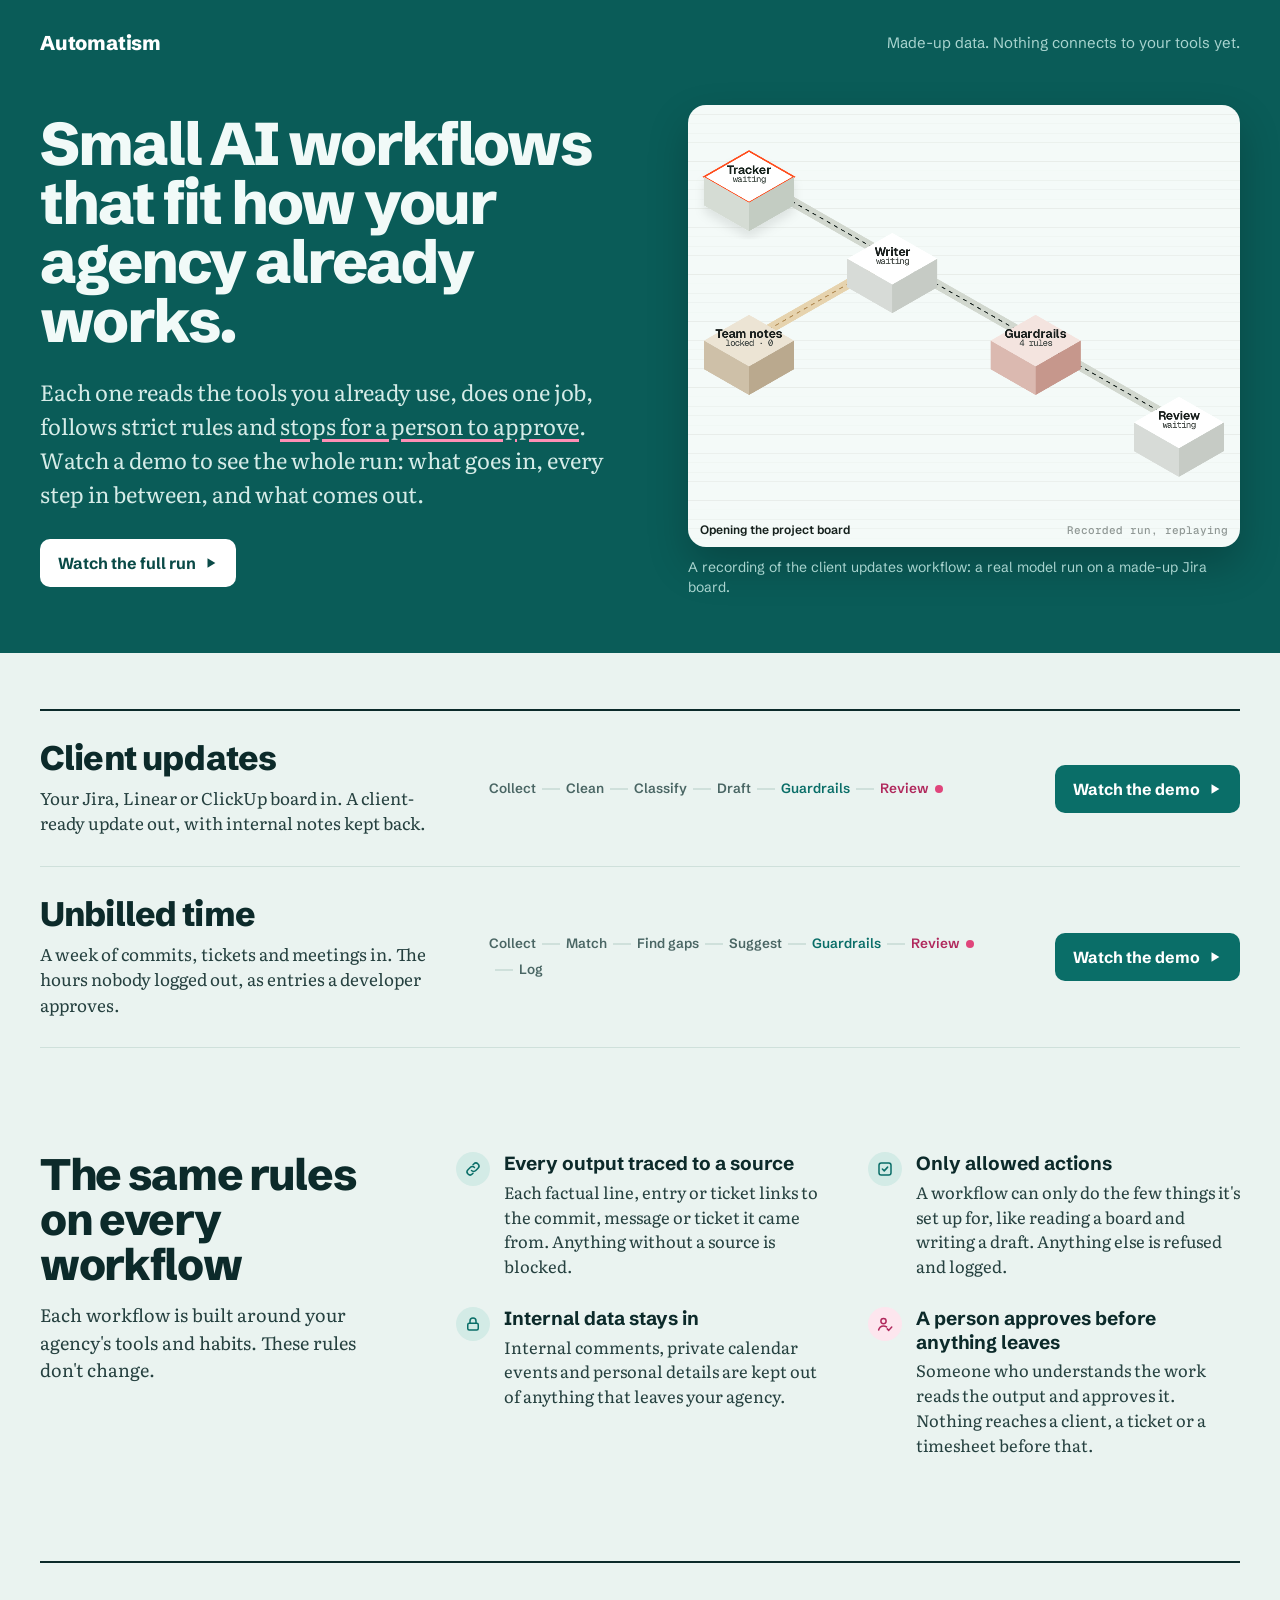
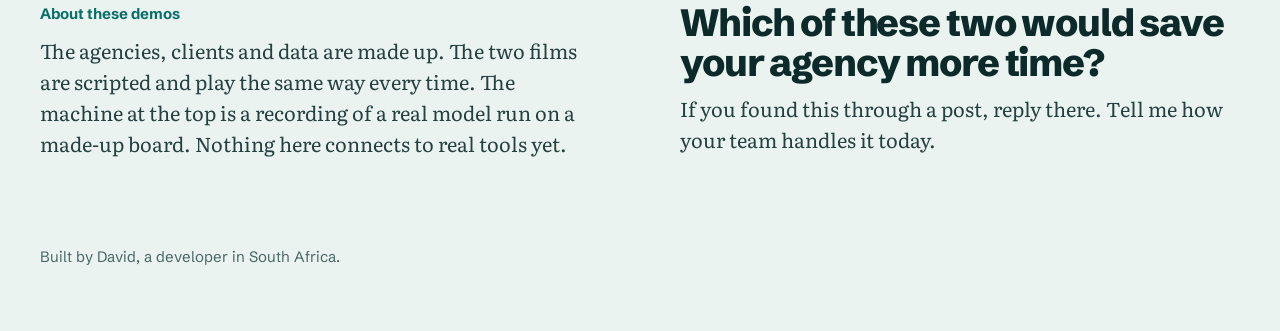
==== commit bbbc9363: "Home page redesign, live demo page, 404, favicon, robots Co-Authored-By: Claude Sonnet 5.5 <noreply@" ====
--- a/index.html
+++ b/index.html
@@ -4,14 +4,40 @@
 <meta charset="utf-8">
 <meta name="viewport" content="width=device-width, initial-scale=1">
 <title>Automatism: AI workflows for agencies</title>
-<meta name="description" content="Small AI workflows for web and software agencies. Each reads the tools you already use, does one job, follows strict rules and waits for a person to approve. Watch scripted demos; the tools aren't built yet.">
+<meta name="description" content="Small AI workflows for web and software agencies. Each reads the tools you already use, does one job, follows strict rules and waits for a person to approve. Watch a recorded run on made-up data; nothing connects to your tools yet.">
+<link rel="canonical" href="https://automatism.co.za/">
+<link rel="icon" href="assets/favicon.svg" type="image/svg+xml">
+<meta property="og:type" content="website">
+<meta property="og:site_name" content="Automatism">
+<meta property="og:title" content="Automatism: AI workflows for agencies">
+<meta property="og:description" content="Small AI workflows for web and software agencies. Each reads the tools you already use, does one job, follows strict rules and waits for a person to approve. Watch a recorded run on made-up data; nothing connects to your tools yet.">
+<meta property="og:url" content="https://automatism.co.za/">
+<meta property="og:image" content="https://automatism.co.za/media/client-updates-poster.jpg">
+<meta name="twitter:card" content="summary_large_image">
 <link rel="preconnect" href="https://fonts.googleapis.com">
 <link rel="preconnect" href="https://fonts.gstatic.com" crossorigin>
 <link href="https://fonts.googleapis.com/css2?family=Schibsted+Grotesk:wght@400;500;600;700;800&family=Literata:opsz,wght@7..72,400;7..72,500&display=swap" rel="stylesheet">
 <link rel="stylesheet" href="assets/site.css">
 <style>
-.hero { padding: 72px 0 0; max-width: 1000px; }
-.jobs { margin: 72px 0 0; padding: 0; list-style: none; border-top: 2px solid var(--ink); }
+.hero { padding: 48px 0 56px; display: grid; grid-template-columns: minmax(0, 1fr) minmax(0, 0.92fr); gap: 24px 48px; align-items: center; }
+.hero h1 { font-size: clamp(38px, 4.7vw, 66px); }
+.hero .lede { max-width: 30em; }
+.band { background: var(--band); color: #f1faf8; }
+.band .brand { color: #fff; }
+.band .top .note { color: #a9d4cf; }
+.band .lede { color: #d6ece8; }
+.lede mark { background: none; color: inherit; text-decoration: underline; text-decoration-color: #ff8fb5; text-decoration-thickness: 3px; text-underline-offset: 4px; }
+.hero .go { margin-top: 28px; font: 700 16px var(--sans); text-decoration: none; border-radius: 10px; min-height: 48px; padding: 0 18px; display: inline-flex; align-items: center; gap: 8px; background: #fff; color: #0a4a47; }
+.hero .go:hover { background: var(--pink-soft); }
+.hero .go svg { width: 14px; height: 14px; }
+.machine { margin: 0; }
+.machine iframe { display: block; width: 100%; aspect-ratio: 5 / 4; border: 0; border-radius: 18px; background: var(--side); box-shadow: 0 18px 40px rgba(0, 0, 0, .22); }
+.machine figcaption { margin-top: 10px; font-size: 14px; color: #a9d4cf; }
+@media (max-width: 900px) {
+  .hero { grid-template-columns: minmax(0, 1fr); padding-top: 40px; }
+  .machine iframe { aspect-ratio: 4 / 3; max-height: 360px; }
+}
+.jobs { margin: 56px 0 0; padding: 0; list-style: none; border-top: 2px solid var(--ink); }
 .job { display: grid; grid-template-columns: minmax(0, 1.1fr) minmax(0, 1.4fr) 190px; gap: 16px 40px; align-items: center; padding: 30px 0; border-bottom: 1px solid var(--line); }
 .job h2 { margin: 0; font-size: clamp(26px, 3vw, 34px); font-weight: 800; letter-spacing: -0.025em; line-height: 1.05; }
 .job .io { margin: 8px 0 0; font-family: var(--serif); font-size: 17px; line-height: 1.5; color: var(--body); }
@@ -19,6 +45,8 @@
 .flow li { display: flex; align-items: center; }
 .flow li + li::before { content: ""; width: 18px; height: 2px; background: var(--line); margin: 0 6px; }
 .flow .g { color: var(--teal); }
+.flow .rev { color: var(--pink-ink); }
+.flow .rev::after { content: ""; width: 8px; height: 8px; border-radius: 50%; background: var(--pink); margin-left: 6px; }
 .job .go { justify-self: end; font: 700 16px var(--sans); text-decoration: none; border-radius: 10px; min-height: 48px; padding: 0 18px; display: inline-flex; align-items: center; gap: 8px; background: var(--teal); color: #fff; }
 .job .go:hover { filter: brightness(0.92); }
 .job .go svg { width: 14px; height: 14px; }
@@ -27,9 +55,10 @@
 .rules h2 { margin: 0; font-size: clamp(32px, 3.6vw, 44px); font-weight: 800; letter-spacing: -0.03em; line-height: 1.02; }
 .rules > div > p { font-family: var(--serif); font-size: 18px; line-height: 1.55; color: var(--body); margin: 14px 0 0; }
 .rules ul { list-style: none; margin: 0; padding: 0; display: grid; grid-template-columns: repeat(2, minmax(0, 1fr)); gap: 28px 40px; }
-.rules li { display: grid; grid-template-columns: 34px 1fr; gap: 4px 14px; }
+.rules li { display: grid; grid-template-columns: 34px 1fr; gap: 4px 14px; align-content: start; }
 .rules .ic { grid-row: 1 / span 2; width: 34px; height: 34px; border-radius: 50%; background: var(--teal-soft); color: var(--teal); display: flex; align-items: center; justify-content: center; }
 .rules .ic svg { width: 18px; height: 18px; }
+.rules .human .ic { background: var(--pink-soft); color: var(--pink-ink); }
 .rules b { font-size: 19px; line-height: 1.25; }
 .rules span.d { font-family: var(--serif); font-size: 16.5px; line-height: 1.5; color: var(--body); }
 .top .note { color: var(--muted); text-align: right; }
@@ -46,34 +75,34 @@
 </style>
 </head>
 <body>
+<div class="band">
+  <div class="wrap">
+    <header class="top"><a class="brand" href="./">Automatism</a><span class="note">Made-up data. Nothing connects to your tools yet.</span></header>
+    <section class="hero">
+      <div>
+        <h1>Small AI workflows that fit how your agency already works.</h1>
+        <p class="lede">Each one reads the tools you already use, does one job, follows strict rules and <mark>stops for a person to approve</mark>. Watch a demo to see the whole run: what goes in, every step in between, and what comes out.</p>
+        <a class="go" href="live/">Watch the full run <svg viewBox="0 0 16 16" fill="currentColor" aria-hidden="true"><path d="M4 2.5v11l9-5.5z"/></svg></a>
+      </div>
+      <figure class="machine">
+        <iframe src="live/?embed=hero" title="The client updates workflow replaying a recorded run" loading="eager" tabindex="-1"></iframe>
+        <figcaption>A recording of the client updates workflow: a real model run on a made-up Jira board.</figcaption>
+      </figure>
+    </section>
+  </div>
+</div>
 <div class="wrap">
-  <header class="top"><a class="brand" href="./">Automatism</a><span class="note">Demos are scripted. The tools aren't built yet.</span></header>
   <main>
-    <section class="hero">
-      <h1>Small AI workflows that fit how your agency already works.</h1>
-      <p class="lede">Each one reads the tools you already use, does one job, follows strict rules and stops for a person to approve. Watch a demo to see the whole run: what goes in, every step in between, and what comes out.</p>
-    </section>
-
     <ul class="jobs">
       <li class="job">
         <div><h2>Client updates</h2><p class="io">Your Jira, Linear or ClickUp board in. A client-ready update out, with internal notes kept back.</p></div>
-        <ol class="flow" aria-label="Steps"><li>Collect</li><li>Clean</li><li>Classify</li><li>Draft</li><li class="g">Guardrails</li><li class="g">Review</li></ol>
+        <ol class="flow" aria-label="Steps"><li>Collect</li><li>Clean</li><li>Classify</li><li>Draft</li><li class="g">Guardrails</li><li class="g rev">Review</li></ol>
         <a class="go" href="client-updates/">Watch the demo <svg viewBox="0 0 16 16" fill="currentColor" aria-hidden="true"><path d="M4 2.5v11l9-5.5z"/></svg></a>
       </li>
       <li class="job">
         <div><h2>Unbilled time</h2><p class="io">A week of commits, tickets and meetings in. The hours nobody logged out, as entries a developer approves.</p></div>
-        <ol class="flow" aria-label="Steps"><li>Collect</li><li>Match</li><li>Find gaps</li><li>Suggest</li><li class="g">Guardrails</li><li class="g">Review</li><li>Log</li></ol>
+        <ol class="flow" aria-label="Steps"><li>Collect</li><li>Match</li><li>Find gaps</li><li>Suggest</li><li class="g">Guardrails</li><li class="g rev">Review</li><li>Log</li></ol>
         <a class="go" href="unbilled-time/">Watch the demo <svg viewBox="0 0 16 16" fill="currentColor" aria-hidden="true"><path d="M4 2.5v11l9-5.5z"/></svg></a>
-      </li>
-      <li class="job">
-        <div><h2>Release notes</h2><p class="io">Merged work in. Release notes your client can read out, with every line tied to a change.</p></div>
-        <ol class="flow" aria-label="Steps"><li>Collect</li><li>Group</li><li>Draft</li><li class="g">Guardrails</li><li class="g">Review</li></ol>
-        <span class="soon">Demo coming</span>
-      </li>
-      <li class="job">
-        <div><h2>Client requests</h2><p class="io">Client emails and chat in. Tidy tickets out, with anything outside the agreed scope flagged.</p></div>
-        <ol class="flow" aria-label="Steps"><li>Collect</li><li>Extract</li><li>Check scope</li><li>Draft tickets</li><li class="g">Guardrails</li><li class="g">Review</li></ol>
-        <span class="soon">Demo coming</span>
       </li>
     </ul>
 
@@ -86,17 +115,17 @@
         <li><span class="ic"><svg viewBox="0 0 24 24" fill="none" stroke="currentColor" stroke-width="2" stroke-linecap="round" stroke-linejoin="round" aria-hidden="true"><path d="M10 14a4 4 0 0 0 5.7 0l3-3a4 4 0 0 0-5.7-5.7l-1 1"/><path d="M14 10a4 4 0 0 0-5.7 0l-3 3a4 4 0 0 0 5.7 5.7l1-1"/></svg></span><b>Every output traced to a source</b><span class="d">Each factual line, entry or ticket links to the commit, message or ticket it came from. Anything without a source is blocked.</span></li>
         <li><span class="ic"><svg viewBox="0 0 24 24" fill="none" stroke="currentColor" stroke-width="2" stroke-linecap="round" stroke-linejoin="round" aria-hidden="true"><rect x="4" y="4" width="16" height="16" rx="3"/><path d="M8.5 12l2.5 2.5 4.5-5"/></svg></span><b>Only allowed actions</b><span class="d">A workflow can only do the few things it's set up for, like reading a board and writing a draft. Anything else is refused and logged.</span></li>
         <li><span class="ic"><svg viewBox="0 0 24 24" fill="none" stroke="currentColor" stroke-width="2" stroke-linecap="round" aria-hidden="true"><rect x="5" y="11" width="14" height="9" rx="2"/><path d="M8 11V8a4 4 0 0 1 8 0v3"/></svg></span><b>Internal data stays in</b><span class="d">Internal comments, private calendar events and personal details are kept out of anything that leaves your agency.</span></li>
-        <li><span class="ic"><svg viewBox="0 0 24 24" fill="none" stroke="currentColor" stroke-width="2" stroke-linecap="round" stroke-linejoin="round" aria-hidden="true"><circle cx="10" cy="8" r="3.5"/><path d="M3.5 20c.8-3.6 3.4-5.5 6.5-5.5 1.6 0 3 .5 4.1 1.4"/><path d="M15 18.5l2 2 4-4.5"/></svg></span><b>A person approves before anything leaves</b><span class="d">Someone who understands the work reads the output and approves it. Nothing reaches a client, a ticket or a timesheet before that.</span></li>
+        <li class="human"><span class="ic"><svg viewBox="0 0 24 24" fill="none" stroke="currentColor" stroke-width="2" stroke-linecap="round" stroke-linejoin="round" aria-hidden="true"><circle cx="10" cy="8" r="3.5"/><path d="M3.5 20c.8-3.6 3.4-5.5 6.5-5.5 1.6 0 3 .5 4.1 1.4"/><path d="M15 18.5l2 2 4-4.5"/></svg></span><b>A person approves before anything leaves</b><span class="d">Someone who understands the work reads the output and approves it. Nothing reaches a client, a ticket or a timesheet before that.</span></li>
       </ul>
     </section>
 
     <section class="close">
       <div>
         <div class="kicker">About these demos</div>
-        <p>The agencies, clients and data are made up, and each demo is a scripted replay that runs the same way every time. They show how the workflows are meant to work. The workflows haven't been built yet.</p>
+        <p>The agencies, clients and data are made up. The two films are scripted and play the same way every time. The machine at the top is a recording of a real model run on a made-up board. Nothing here connects to real tools yet.</p>
       </div>
       <div>
-        <h2>Which of these would save your agency the most time?</h2>
+        <h2>Which of these two would save your agency more time?</h2>
         <p>If you found this through a post, reply there. Tell me how your team handles it today.</p>
       </div>
     </section>
--- a/assets/site.css
+++ b/assets/site.css
@@ -1,18 +1,22 @@
 /* Shared look for the Automatism demo site. Palette from the "Review desk" direction. */
 :root {
-  --ground: #e8eef4;
-  --ink: #10232f;
-  --body: #26394a;
-  --muted: #4d6273;
+  --ground: #eaf3f0;
+  --ink: #0c2a2a;
+  --body: #25403f;
+  --muted: #4a6664;
   --panel: #ffffff;
-  --side: #f4f7fa;
-  --line: #e1e7ed;
-  --deep: #10232f;
-  --deep-ink: #cfdbe4;
-  --deep-muted: #8fa6b6;
-  --deep-on: #1f3a4b;
-  --teal: #0b6e69;
-  --teal-soft: #dff1ef;
+  --side: #f4faf8;
+  --line: #cfe0db;
+  --deep: #0c2a2a;
+  --deep-ink: #d3e8e4;
+  --deep-muted: #8fb3ae;
+  --deep-on: #1c4442;
+  --band: #0a5c58;
+  --teal: #0a6e68;
+  --teal-soft: #d3ebe6;
+  --pink: #e0457b;
+  --pink-ink: #b0285c;
+  --pink-soft: #fde6ee;
   --flag: #f28c38;
   --flag-bg: #fff1e3;
   --ok: #1f7a4d;
@@ -22,19 +26,12 @@
   --serif: "Literata", Georgia, serif;
   --mono: ui-monospace, "SFMono-Regular", Menlo, Consolas, monospace;
 }
-@media (prefers-color-scheme: dark) {
-  :root:not([data-theme="light"]) {
-    --ground: #0d1a23; --ink: #e6edf2; --body: #c3d0da; --muted: #93a6b5;
-    --panel: #15242f; --side: #192b37; --line: #263a48; --deep: #081219;
-    --deep-on: #1b3140; --teal: #3fb3aa; --teal-soft: #173a38; --flag-bg: #3a2718;
-    --ok: #57c28b; --bad: #f08a80; --bad-bg: #3a1c1a;
-  }
-}
 *, *::before, *::after { box-sizing: border-box; }
 html { -webkit-text-size-adjust: 100%; }
 body { margin: 0; background: var(--ground); color: var(--ink); font-family: var(--sans); font-size: 17px; line-height: 1.45; }
 a { color: var(--teal); }
 :focus-visible { outline: 3px solid var(--teal); outline-offset: 2px; }
+.band :focus-visible { outline-color: #fff; }
 .wrap { max-width: 1280px; margin: 0 auto; padding: 0 16px; }
 @media (min-width: 720px) { .wrap { padding: 0 40px; } }
 .sr { position: absolute; width: 1px; height: 1px; overflow: hidden; clip: rect(0 0 0 0); white-space: nowrap; }
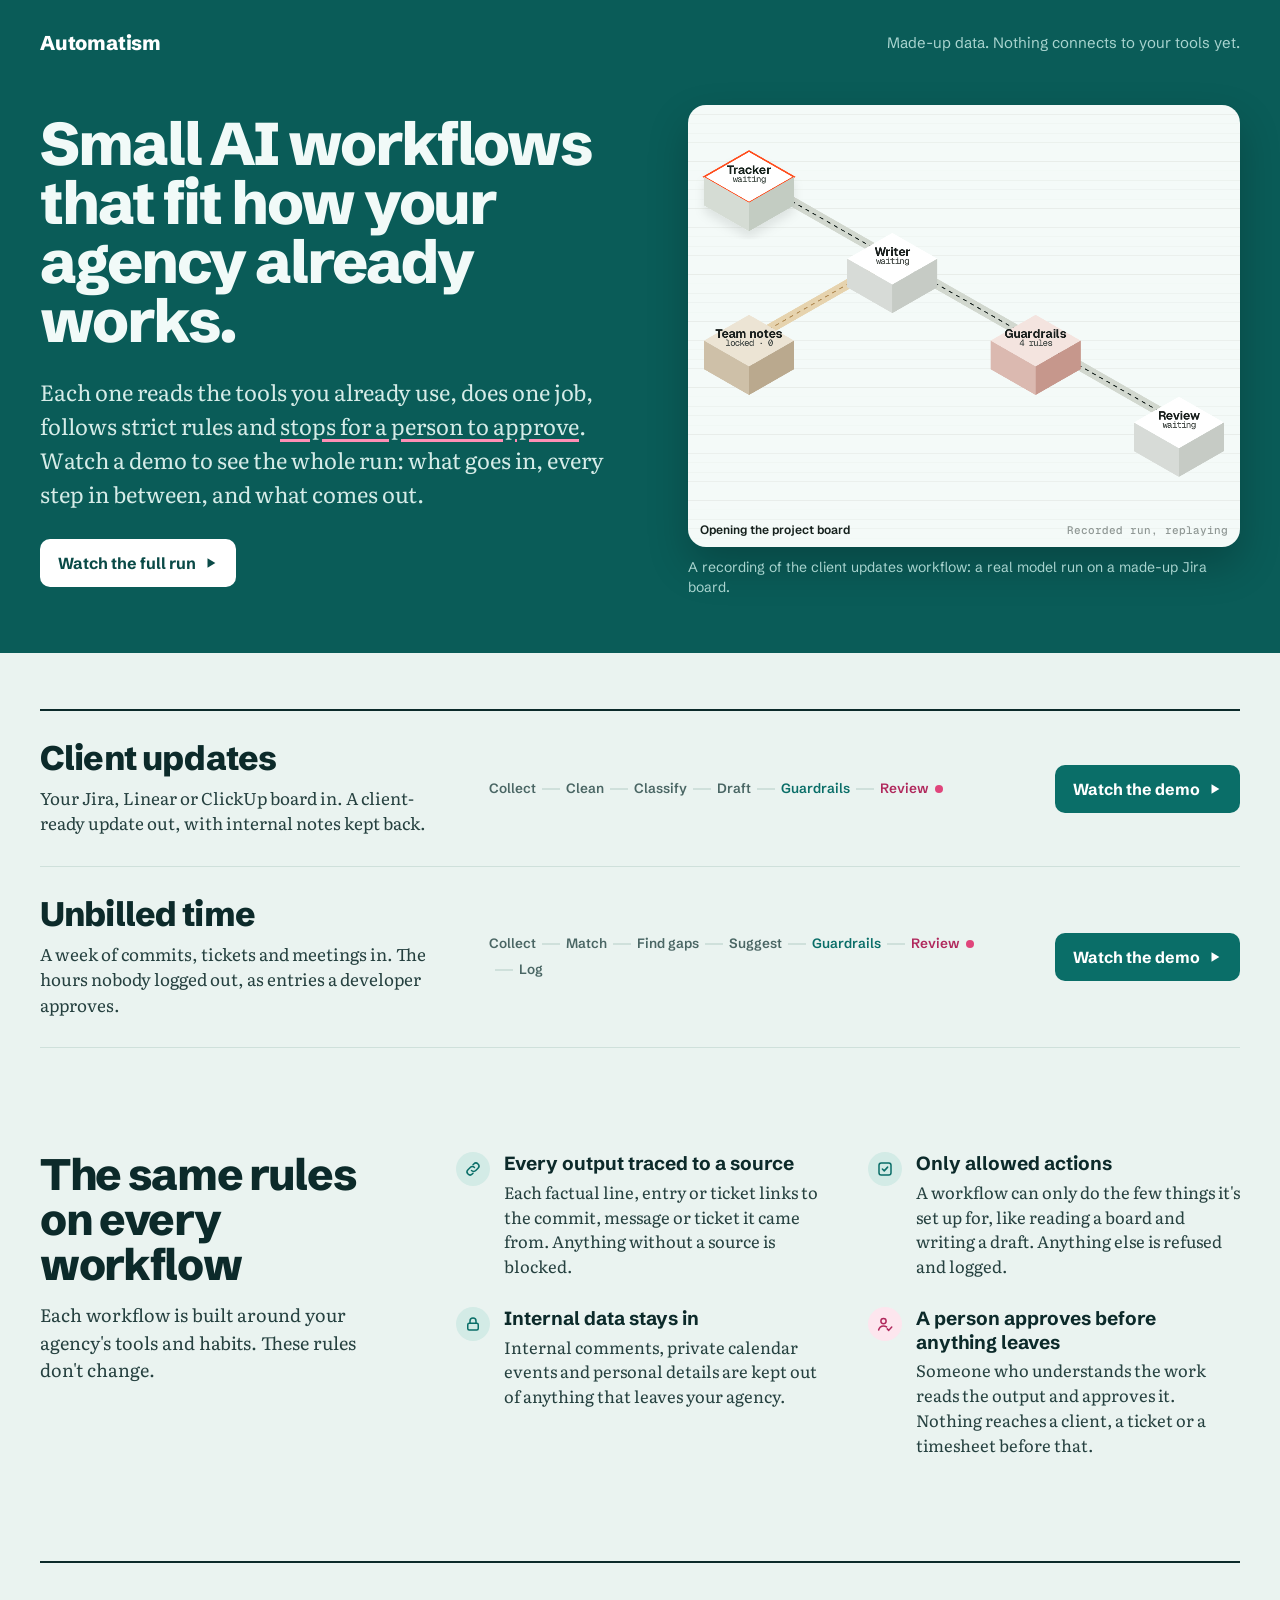
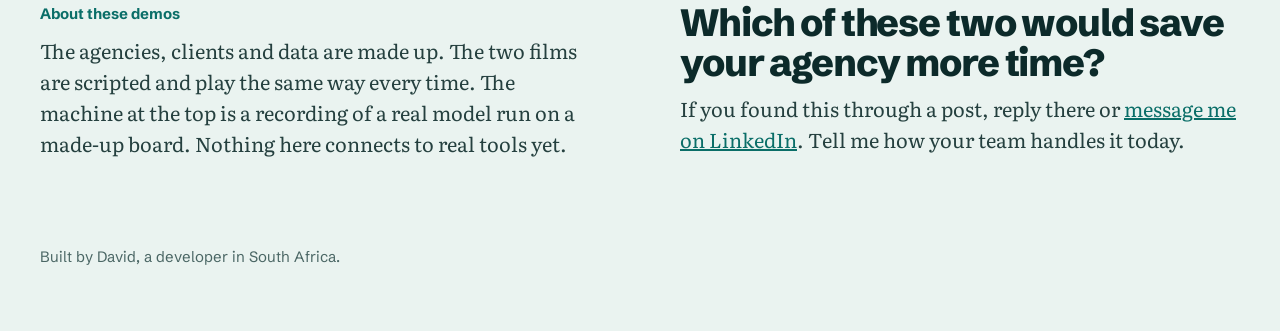
==== commit 0a529bdc: "Home: LinkedIn link in the closing note Co-Authored-By: Claude Opus 5.5 <noreply@anthropic.com> Clau" ====
--- a/index.html
+++ b/index.html
@@ -73,6 +73,7 @@
   .top .note { font-size: 13px; }
 }
 </style>
+<script defer src="assets/track.js"></script>
 </head>
 <body>
 <div class="band">
@@ -82,7 +83,7 @@
       <div>
         <h1>Small AI workflows that fit how your agency already works.</h1>
         <p class="lede">Each one reads the tools you already use, does one job, follows strict rules and <mark>stops for a person to approve</mark>. Watch a demo to see the whole run: what goes in, every step in between, and what comes out.</p>
-        <a class="go" href="live/">Watch the full run <svg viewBox="0 0 16 16" fill="currentColor" aria-hidden="true"><path d="M4 2.5v11l9-5.5z"/></svg></a>
+        <a class="go" href="live/" data-track="cta-live">Watch the full run <svg viewBox="0 0 16 16" fill="currentColor" aria-hidden="true"><path d="M4 2.5v11l9-5.5z"/></svg></a>
       </div>
       <figure class="machine">
         <iframe src="live/?embed=hero" title="The client updates workflow replaying a recorded run" loading="eager" tabindex="-1"></iframe>
@@ -97,12 +98,12 @@
       <li class="job">
         <div><h2>Client updates</h2><p class="io">Your Jira, Linear or ClickUp board in. A client-ready update out, with internal notes kept back.</p></div>
         <ol class="flow" aria-label="Steps"><li>Collect</li><li>Clean</li><li>Classify</li><li>Draft</li><li class="g">Guardrails</li><li class="g rev">Review</li></ol>
-        <a class="go" href="client-updates/">Watch the demo <svg viewBox="0 0 16 16" fill="currentColor" aria-hidden="true"><path d="M4 2.5v11l9-5.5z"/></svg></a>
+        <a class="go" href="client-updates/" data-track="cta-client-updates">Watch the demo <svg viewBox="0 0 16 16" fill="currentColor" aria-hidden="true"><path d="M4 2.5v11l9-5.5z"/></svg></a>
       </li>
       <li class="job">
         <div><h2>Unbilled time</h2><p class="io">A week of commits, tickets and meetings in. The hours nobody logged out, as entries a developer approves.</p></div>
         <ol class="flow" aria-label="Steps"><li>Collect</li><li>Match</li><li>Find gaps</li><li>Suggest</li><li class="g">Guardrails</li><li class="g rev">Review</li><li>Log</li></ol>
-        <a class="go" href="unbilled-time/">Watch the demo <svg viewBox="0 0 16 16" fill="currentColor" aria-hidden="true"><path d="M4 2.5v11l9-5.5z"/></svg></a>
+        <a class="go" href="unbilled-time/" data-track="cta-unbilled-time">Watch the demo <svg viewBox="0 0 16 16" fill="currentColor" aria-hidden="true"><path d="M4 2.5v11l9-5.5z"/></svg></a>
       </li>
     </ul>
 
@@ -126,7 +127,7 @@
       </div>
       <div>
         <h2>Which of these two would save your agency more time?</h2>
-        <p>If you found this through a post, reply there. Tell me how your team handles it today.</p>
+        <p>If you found this through a post, reply there or <a href="https://za.linkedin.com/in/david-hill-976297191" rel="noopener">message me on LinkedIn</a>. Tell me how your team handles it today.</p>
       </div>
     </section>
     <p class="byline">Built by David, a developer in South Africa.</p>
